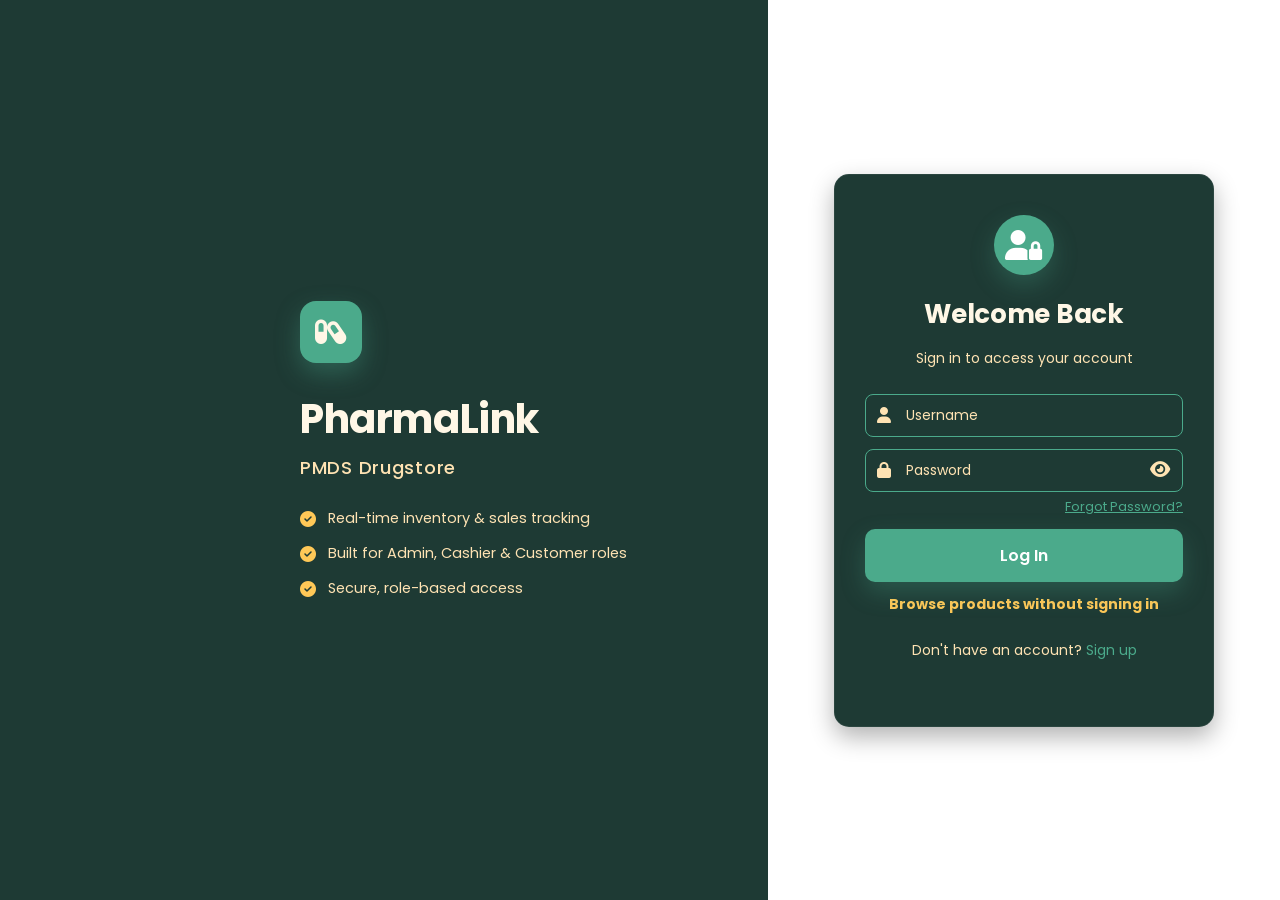
==== index.html @ aa2daeb1 "Add PMDS Drugstore under PharmaLink on the login screen." ====
﻿<!DOCTYPE html>
<html lang="en">
<head>
    <meta charset="UTF-8">
    <meta name="viewport" content="width=device-width, initial-scale=1.0" />
    <title>Pharmacy Login</title>
    <link rel="stylesheet" href="assets/theme.css?v=palette-w4" />
    <link rel="stylesheet" href="shared/css/login.css?v=brand-sub1" />
    <link rel="stylesheet" href="https://cdnjs.cloudflare.com/ajax/libs/font-awesome/6.4.0/css/all.min.css"/>
</head>
<body>
    <div class="login-page" id="loginPage">
        <div class="login-branding">
            <div class="brand-mark">
                <i class="fa-solid fa-capsules"></i>
            </div>
            <h1>PharmaLink</h1>
            <p class="brand-subtitle">PMDS Drugstore</p>
            <ul class="brand-points">
                <li><i class="fa-solid fa-circle-check"></i> Real-time inventory &amp; sales tracking</li>
                <li><i class="fa-solid fa-circle-check"></i> Built for Admin, Cashier &amp; Customer roles</li>
                <li><i class="fa-solid fa-circle-check"></i> Secure, role-based access</li>
            </ul>
        </div>

        <div class="login-container">
            <div class="login-card"> 
                
                <div class="login-icon">
                    <i class="fa-solid fa-user-lock"></i>
                </div>
                <h2>Welcome Back</h2>
                <p>Sign in to access your account</p>
                <div id="loginMessage"></div>
                
                <form id="loginForm" method="POST">
                    
                    <div class="input-group">
                        <i class="fa-solid fa-user"></i>
                        <input type="text" id="email" name="username" placeholder="Username" required>
                    </div>

                    <div class="input-group">
                        <i class="fa-solid fa-lock"></i>
                        <input type="password" id="password" name="password" placeholder="Password" required>
                        <i class="fas fa-eye toggle-password"></i> 
                    </div>

                    <p style="text-align:right; margin: -8px 0 12px;"><a href="#" id="openForgotPasswordModal" style="font-size:13px; color:#4BAA8B;">Forgot Password?</a></p>

                    <button type="submit" class="login-btn">Log In</button>
                    <p class="browse-shop-text"><a href="/customer/customer.html">Browse products without signing in</a></p>

                    <p class="signup-text">Don't have an account? <a href="#" id="openSignupModal">Sign up</a></p>
                </form>
                
            </div>
        </div>
    </div>

    <!-- Forgot Password: username, account ID, or the account email, plus the email on file. -->
    <div class="signup-modal-overlay" id="forgotPasswordModalOverlay">
        <div class="login-card signup-modal-card">
            <span class="signup-modal-close" id="closeForgotPasswordModal">&times;</span>

            <div class="login-icon">
                <i class="fa-solid fa-key"></i>
            </div>
            <h2>Forgot Password</h2>
            <p>Enter your username and the email on the account.</p>

            <div id="forgotPasswordMessage"></div>

            <form id="forgotPasswordForm">
                <div class="input-group">
                    <i class="fa-solid fa-id-badge"></i>
                    <input type="text" name="employee_id" placeholder="Username, account ID, or email" required autocomplete="username">
                </div>
                <div class="input-group">
                    <i class="fa-solid fa-envelope"></i>
                    <input type="email" name="email" placeholder="Email Address" required>
                </div>

                <button type="submit" class="login-btn">Send Reset Link</button>
            </form>
        </div>
    </div>

    <!-- Sign Up Popup Modal -->
    <div class="signup-modal-overlay" id="signupModalOverlay">
        <div class="login-card signup-modal-card">
            <span class="signup-modal-close" id="closeSignupModal">&times;</span>

            <div class="login-icon">
                <i class="fa-solid fa-user-plus"></i>
            </div>
            <h2>Register</h2>
            <p>Create a customer account</p>

            <div id="signupMessage"></div>

            <form id="signupForm">
                <div class="input-group">
                    <i class="fa-solid fa-file-signature"></i>
                    <input type="text" name="first_name" placeholder="First Name" required>
                </div>
                <div class="input-group">
                    <i class="fa-solid fa-file-signature"></i>
                    <input type="text" name="middle_name" placeholder="Middle Name (Optional)">
                </div>
                <div class="input-group">
                    <i class="fa-solid fa-file-signature"></i>
                    <input type="text" name="last_name" placeholder="Last Name" required>
                </div>
                <div class="input-group">
                    <i class="fa-solid fa-user"></i>
                    <input type="text" name="username" placeholder="Username" required>
                </div>
                <div class="input-group">
                    <i class="fa-solid fa-envelope"></i>
                    <input type="email" name="email" placeholder="Email Address" required>
                </div>
                <div class="input-group ph-signup-phone">
                    <i class="fa-solid fa-phone"></i>
                    <span class="ph-signup-cc">+63</span>
                    <input type="tel" name="phone_number" placeholder="9XXXXXXXXX" inputmode="numeric" maxlength="10" required>
                </div>
                <div class="input-group">
                    <i class="fa-solid fa-lock"></i>
                    <input type="password" name="password" placeholder="Password" required>
                </div>
                <div class="pw-hints" id="signupPwHints"></div>
                <div class="input-group">
                    <i class="fa-solid fa-lock"></i>
                    <input type="password" name="confirm_password" placeholder="Confirm Password" required>
                </div>

                <button type="submit" class="login-btn">Register</button>
            </form>
        </div>
    </div>

    <!-- Post-registration confirmation popup -->
    <div class="signup-modal-overlay" id="registerSuccessOverlay">
        <div class="login-card signup-modal-card" style="text-align:center;">
            <div class="login-icon"><i class="fa-solid fa-circle-check"></i></div>
            <h2>Registered!</h2>
            <p>Your account was created successfully. Go back to the login page now?</p>
            <div class="staff-notif-modal-actions" style="padding:8px 0 0;">
                <button type="button" class="staff-notif-modal-yes" id="registerSuccessYes"><i class="fa-solid fa-check"></i> Yes</button>
                <button type="button" class="staff-notif-modal-no" id="registerSuccessNo"><i class="fa-solid fa-xmark"></i> No</button>
            </div>
        </div>
    </div>
    
    <script src="assets/theme.js?v=push2"></script>
    <script src="assets/profile-validate.js?v=pv6"></script>
    <script src="shared/js/login.js?v=guest-shop3"></script>
    <script>
    (function () {
        const loginPage = document.getElementById('loginPage');
        const openBtn = document.getElementById('openSignupModal');
        const closeBtn = document.getElementById('closeSignupModal');
        const overlay = document.getElementById('signupModalOverlay');
        const signupForm = document.getElementById('signupForm');
        const signupMessage = document.getElementById('signupMessage');
        const successOverlay = document.getElementById('registerSuccessOverlay');
        const successYes = document.getElementById('registerSuccessYes');
        const successNo = document.getElementById('registerSuccessNo');
        if (window.phProfileValidate) {
            window.phProfileValidate.bindNameCaps(signupForm);
            window.phProfileValidate.bindPhoneDigits(signupForm.phone_number);
            window.phProfileValidate.bindHints(signupForm.password, document.getElementById('signupPwHints'));
        }

        function openModal() {
            overlay.classList.add('active');
            loginPage.classList.add('blurred');
        }
        function closeModal() {
            overlay.classList.remove('active');
            loginPage.classList.remove('blurred');
            signupMessage.innerHTML = '';
        }

        openBtn.addEventListener('click', (e) => { e.preventDefault(); openModal(); });
        closeBtn.addEventListener('click', closeModal);
        overlay.addEventListener('click', (e) => { if (e.target === overlay) closeModal(); });

        signupForm.addEventListener('submit', async function (e) {
            e.preventDefault();
            const formData = new FormData(signupForm);
            const payload = Object.fromEntries(formData.entries());
            const pv = window.phProfileValidate;
            if (pv) {
                payload.first_name = pv.titleCaseName(payload.first_name);
                payload.middle_name = pv.titleCaseName(payload.middle_name);
                payload.last_name = pv.titleCaseName(payload.last_name);
                payload.phone_number = pv.e164Phone(payload.phone_number) || payload.phone_number;
            }

            const res = await fetch('/api/auth/register', {
                method: 'POST',
                headers: { 'Content-Type': 'application/json' },
                credentials: 'same-origin',
                body: JSON.stringify(payload)
            });
            // TEMPORARY DEBUG PATCH: read the raw response text first. If it
            // isn't valid JSON (e.g. a PHP fatal error was printed instead),
            // show the raw text directly instead of silently failing â€” this
            // is only here to diagnose the current registration issue and
            // should be removed once that's fixed.
            const rawText = await res.text();
            let result;
            try {
                result = JSON.parse(rawText);
            } catch (parseErr) {
                alert("RAW SERVER RESPONSE (not valid JSON):\n\n" + rawText);
                return;
            }

            if (result.success) {
                overlay.classList.remove('active');
                successOverlay.classList.add('active');
                signupForm.reset();
            } else {
                signupMessage.innerHTML = `<div class="message error">${result.message}</div>`;
            }
        });

        // Post-registration popup: go back to login, or stay on the page
        successYes.addEventListener('click', () => {
            window.location.href = '/';
        });
        successNo.addEventListener('click', () => {
            successOverlay.classList.remove('active');
            loginPage.classList.remove('blurred');
        });

        // ---- Forgot Password (Customer self-service) ----
        const fpOpenBtn = document.getElementById('openForgotPasswordModal');
        const fpCloseBtn = document.getElementById('closeForgotPasswordModal');
        const fpOverlay = document.getElementById('forgotPasswordModalOverlay');
        const fpForm = document.getElementById('forgotPasswordForm');
        const fpMessage = document.getElementById('forgotPasswordMessage');

        function fpOpenModal() {
            fpOverlay.classList.add('active');
            loginPage.classList.add('blurred');
        }
        function fpCloseModal() {
            fpOverlay.classList.remove('active');
            loginPage.classList.remove('blurred');
            fpMessage.innerHTML = '';
            fpForm.reset();
        }

        fpOpenBtn.addEventListener('click', (e) => { e.preventDefault(); fpOpenModal(); });
        fpCloseBtn.addEventListener('click', fpCloseModal);
        fpOverlay.addEventListener('click', (e) => { if (e.target === fpOverlay) fpCloseModal(); });

        fpForm.addEventListener('submit', async function (e) {
            e.preventDefault();
            const submitBtn = fpForm.querySelector('button[type="submit"]');
            submitBtn.disabled = true;
            submitBtn.textContent = 'Sending...';

            const formData = new FormData(fpForm);
            const payload = Object.fromEntries(formData.entries());

            try {
                const res = await fetch('/api/auth/forgot-password', {
                    method: 'POST',
                    headers: { 'Content-Type': 'application/json' },
                    credentials: 'same-origin',
                    body: JSON.stringify(payload)
                });
                const result = await res.json();
                fpMessage.innerHTML = result.success
                    ? `<div class="message success">${result.message}</div>`
                    : `<div class="message error">${result.message}</div>`;
                if (result.success) fpForm.reset();
            } catch (err) {
                fpMessage.innerHTML = `<div class="message error">Something went wrong. Please try again.</div>`;
            } finally {
                submitBtn.disabled = false;
                submitBtn.textContent = 'Send Reset Link';
            }
        });
    })();
    </script>
</body>
</html>
---- assets/theme.css ----
/* ==========================================================================
   PHARMALINK - UNIFIED DESIGN SYSTEM
   Shared by: Admin Portal · Cashier / POS Portal · Customer Portal · Auth
   This file is the single source of truth for color, type, spacing, motion
   and every recurring UI component (sidebar, header, cards, tables, forms,
   buttons, badges, modals, toasts). Portal-specific stylesheets @import this
   file and only add layout unique to that screen.
   ========================================================================== */

@import url('https://fonts.googleapis.com/css2?family=Poppins:wght@300;400;500;600;700;800&family=Inter:wght@400;500;600;700&display=swap');

:root{
  /* White canvas. Cream / gold for wells & accents. Teal / forest for actions & type. */
  --ph-cream:       #FFF7E6;
  --ph-cream-2:     #FFE3B3;
  --ph-gold:        #FFC857;
  --ph-teal:        #4BAA8B;
  --ph-forest:      #1E3A34;

  --ph-primary-50:  #FFF7E6;
  --ph-primary-100: #FFE3B3;
  --ph-primary-200: #FFC857;
  --ph-primary-400: #4BAA8B;
  --ph-primary-500: #4BAA8B;
  --ph-primary-600: #1E3A34;
  --ph-primary-700: #1E3A34;
  --ph-primary:      #4BAA8B;
  --ph-accent:       #FFC857;
  --ph-accent-2:     #FFE3B3;

  --ph-navy-900: #1E3A34;
  --ph-navy-800: #1E3A34;
  --ph-navy-700: #24544C;
  --ph-blue-900: #1E3A34;
  --ph-blue-800: #1E3A34;
  --ph-blue-600: #4BAA8B;
  --ph-blue-50:  #FFF7E6;

  --ph-success:      #4BAA8B;
  --ph-success-bg:   #FFF7E6;
  --ph-success-dk:   #1E3A34;
  --ph-warning:      #FFC857;
  --ph-warning-bg:   #FFF7E6;
  --ph-warning-dk:   #1E3A34;
  --ph-danger:       #b91c1c;
  --ph-danger-bg:    #FFF7E6;
  --ph-danger-dk:    #7f1d1d;
  --ph-info:         #4BAA8B;
  --ph-info-bg:      #FFF7E6;
  --ph-info-dk:      #1E3A34;

  /* Surfaces: page + cards stay white. Cream is a well, gold is an accent edge. */
  --ph-bg:          #ffffff;
  --ph-surface:     #ffffff;
  --ph-surface-2:   #FFF7E6;
  --ph-border:      #FFE3B3;
  --ph-border-soft: #FFE3B3;
  --ph-text:        #1E3A34;
  --ph-text-soft:   #24544C;
  --ph-text-faint:  #4BAA8B;

  /* ---------- Elevation ---------- */
  --ph-shadow-xs: 0 1px 2px rgba(30, 58, 52, 0.06);
  --ph-shadow-sm: 0 2px 8px rgba(30, 58, 52, 0.08);
  --ph-shadow-md: 0 8px 24px rgba(30, 58, 52, 0.10);
  --ph-shadow-lg: 0 16px 40px rgba(30, 58, 52, 0.14);
  --ph-shadow-primary: 0 10px 25px rgba(75, 170, 139, 0.28);

  /* ---------- Shape / rhythm ---------- */
  --ph-radius-sm: 8px;
  --ph-radius-md: 12px;
  --ph-radius-lg: 18px;
  --ph-radius-pill: 999px;
  --ph-gap: 20px;

  /* ---------- Motion ---------- */
  --ph-ease: cubic-bezier(.4,0,.2,1);
  --ph-fast: .18s;
  --ph-med: .3s;

  /* ---------- Type ---------- */
  --ph-font: 'Poppins', 'Inter', -apple-system, BlinkMacSystemFont, sans-serif;

  --ph-gradient-brand: #4BAA8B;
  --ph-gradient-sidebar: #1E3A34;
}

/* ==========================================================================
   RESET & BASE
   ========================================================================== */
*{ box-sizing:border-box; }
html{ scroll-behavior:smooth; background:#ffffff; }
body{
  font-family: var(--ph-font);
  background: #ffffff;
  color: var(--ph-text);
  -webkit-font-smoothing: antialiased;
}
h1,h2,h3,h4,h5,h6{ font-family:var(--ph-font); color:var(--ph-blue-900); font-weight:600; letter-spacing:-.01em; }
p{ color:var(--ph-text-soft); }
a{ color:var(--ph-primary-600); }

/* Slim, elegant scrollbars everywhere */
*{ scrollbar-width: thin; scrollbar-color: var(--ph-primary-200) transparent; }
*::-webkit-scrollbar{ width:8px; height:8px; }
*::-webkit-scrollbar-track{ background:transparent; }
*::-webkit-scrollbar-thumb{ background:var(--ph-primary-200); border-radius:99px; }
*::-webkit-scrollbar-thumb:hover{ background:var(--ph-primary-400); }

/* ==========================================================================
   SIDEBAR - identical skeleton across admin / cashier / customer
   ========================================================================== */
.sidebar{
  width:250px;
  background:var(--ph-navy-900);
  color:#fff;
  display:flex;
  flex-direction:column;
  padding-top:22px;
  position:fixed;
  top:0; left:0; bottom:0;
  z-index:1000;
  box-shadow: 4px 0 24px rgba(0,0,0,0.18);
  border-right: 1px solid rgba(255,255,255,0.04);
}
.sidebar h2,
.sidebar-header h2{
  text-align:center;
  color:#fff;
  margin-bottom:8px;
  font-size:26px;
  font-weight:800;
  letter-spacing:.5px;
}
.sidebar-header{ text-align:center; margin-bottom:22px; }
.sidebar .role,
.role-badge{
  display:block;
  background:var(--ph-gold);
  color:var(--ph-forest);
  border-radius:var(--ph-radius-pill);
  padding:4px 14px;
  text-align:center;
  font-size:12px;
  font-weight:700;
  letter-spacing:.4px;
  text-transform:uppercase;
  width:fit-content;
  margin:0 auto 26px auto;
  box-shadow:0 4px 10px rgba(255,200,87,.35);
}
.sidebar-nav{ display:flex; flex-direction:column; gap:2px; padding:0 12px; }
.nav-item{
  display:flex;
  align-items:center;
  gap:12px;
  padding:13px 16px;
  margin:0 0;
  cursor:pointer;
  border-radius:10px;
  transition:background var(--ph-fast) var(--ph-ease), color var(--ph-fast) var(--ph-ease), transform var(--ph-fast) var(--ph-ease);
  color:#FFE3B3;
  text-decoration:none;
  font-size:14.5px;
  font-weight:500;
  position:relative;
}
.sidebar:not(.no-outer-pad) .nav-item{ margin-left:0; margin-right:0; }
.nav-item i{ width:20px; text-align:center; font-size:17px; flex-shrink:0; }
.nav-item:hover{
  background:rgba(255,247,230,0.12);
  color:#fff;
  transform:translateX(2px);
}
.nav-item.active{
  background:var(--ph-primary-500);
  color:#fff;
  box-shadow:0 6px 16px rgba(75,170,139,.35);
}
.sidebar .logout-btn,
.sidebar a[href="logout.php"]{
  position:absolute;
  bottom:16px;
  left:12px;
  right:12px;
  width:auto;
  border-top:none !important;
  background:rgba(255,255,255,0.05);
}
.sidebar a[href="logout.php"]:hover{ background:var(--ph-danger); color:#fff; }

.nav-toggle{
  display:none;
  width:40px; height:40px; min-width:40px; flex:0 0 40px;
  margin:0; padding:0 !important;
  border-radius:10px;
  background:#1E3A34 !important; color:#fff !important;
  box-shadow:none !important;
  justify-content:center;
}
.nav-toggle:hover{ transform:none; background:#24544C !important; box-shadow:none !important; }
.nav-backdrop{
  display:none;
  position:fixed; inset:0;
  background:rgba(30,58,52,.45);
  z-index:990;
}
@media (max-width:900px){
  .nav-toggle{ display:inline-flex; }
  body.nav-open .nav-backdrop{ display:block; }
  .header{ z-index:1100; gap:10px; }
  .header h3{ min-width:0; overflow:hidden; text-overflow:ellipsis; white-space:nowrap; }
  .sidebar{
    top:72px; bottom:0; width:min(280px, 88vw); height:auto;
    transform:translateX(-105%);
    transition:transform .22s ease;
    z-index:1000;
  }
  body.nav-open .sidebar{ transform:translateX(0); }
  .sidebar-nav{ flex:1; min-height:0; overflow-y:auto; padding-bottom:72px; }
  .main{ margin-left:0 !important; }
}
@media (max-width:720px){
  .header{ height:56px; min-height:56px; padding:0 12px; }
  .sidebar{ top:56px; }
}

/* ==========================================================================
   TOP HEADER BAR
   ========================================================================== */
.main{
  margin-left:250px;
  background:#ffffff;
  display:flex;
  flex-direction:column;
  min-height:100vh;
}
.header{
  background:#ffffff;
  padding:0 32px;
  min-height:72px;
  height:72px;
  box-sizing:border-box;
  display:flex;
  justify-content:space-between;
  align-items:center;
  border-bottom:1px solid var(--ph-border-soft);
  position:sticky;
  top:0;
  z-index:50;
  backdrop-filter:saturate(180%) blur(6px);
  box-shadow:var(--ph-shadow-xs);
}
.header h3{ margin:0; color:var(--ph-blue-900); font-size:19px; font-weight:700; }
.header-right{ display:flex; align-items:center; gap:22px; }
/* ==== Header profile trigger (avatar + name) ====
   Shared by Admin / Cashier / Customer headers so the profile entry point
   looks and sits in the exact same place (far right of header-right,
   after the notification bell) on every portal. Clicking it jumps to that
   page's own Profile section. */
.header-profile{
  display:flex; align-items:center; gap:10px;
  padding:6px 16px 6px 6px;
  border-radius:999px;
  cursor:pointer;
  background:var(--ph-surface-2);
  border:1px solid var(--ph-border-soft);
  transition:background var(--ph-fast), border-color var(--ph-fast), box-shadow var(--ph-fast);
}
.header-profile:hover{
  background:var(--ph-cream);
  border-color:var(--ph-gold);
  box-shadow:0 2px 8px rgba(30,58,52,0.12);
}
.header-profile img{
  width:36px; height:36px;
  border-radius:50%;
  object-fit:cover;
  border:2px solid var(--ph-blue-600, #4BAA8B);
  flex-shrink:0;
}
.header-profile span{
  font-size:14px;
  font-weight:700;
  color:var(--ph-blue-900, #1E3A34);
  white-space:nowrap;
}
.notification{
  position:relative;
  font-size:19px;
  color:var(--ph-text-soft);
  cursor:pointer;
  transition:color var(--ph-fast);
  width:38px; height:38px;
  display:flex; align-items:center; justify-content:center;
  border-radius:50%;
  background:var(--ph-surface-2);
}
.notification:hover{ color:var(--ph-primary-600); background:var(--ph-primary-50); }
.notification::after{ display:none; }
#notification-dropdown{
  border:1px solid var(--ph-border) !important;
  border-radius:var(--ph-radius-md) !important;
  box-shadow:var(--ph-shadow-lg) !important;
  overflow:hidden;
}

/* Shared notification bell + dropdown, used by Admin, Cashier, and Customer */

.staff-notif-dropdown,
#notification-dropdown{
  position:absolute;
  top:44px;
  right:0;
  width:320px;
  max-height:340px;
  overflow-y:auto;
  background:var(--ph-surface);
  border:1px solid var(--ph-border);
  border-radius:var(--ph-radius-md);
  box-shadow:var(--ph-shadow-lg);
  display:none;
  z-index:999;
  text-align:left;
}
.staff-notif-dropdown.open,
#notification-dropdown.open{ display:block; }

/* On a phone the bell sits beside the menu, so a 320px panel anchored to
   the bell runs off the left edge. Pin it to the screen instead. */
@media (max-width: 900px) {
  .staff-notif-dropdown,
  #notification-dropdown {
    position: fixed;
    top: 80px;
    left: 12px;
    right: 12px;
    width: auto;
    max-width: calc(100vw - 24px);
    z-index: 1200;
  }
}
@media (max-width: 720px) {
  .staff-notif-dropdown,
  #notification-dropdown {
    top: 64px;
  }
}

.staff-notif-item{
  display:flex;
  gap:10px;
  align-items:flex-start;
  padding:12px 14px;
  border-bottom:1px solid var(--ph-border-soft);
  font-size:13px;
  color:var(--ph-text);
  line-height:1.4;
}
.staff-notif-item.is-new{
  background:#FFF7E6;
  border-left:3px solid var(--ph-gold, #FFC857);
  animation:staffNotifPulse 1.1s ease 3;
}
.staff-notif-new{
  display:inline-block;
  margin-left:6px;
  padding:1px 6px;
  border-radius:999px;
  background:var(--ph-gold, #FFC857);
  color:#1E3A34;
  font-size:10px;
  font-weight:800;
  letter-spacing:.04em;
  vertical-align:middle;
}
@keyframes staffNotifPulse{
  0%, 100%{ background:#FFF7E6; }
  50%{ background:#FFE3B3; }
}
.staff-notif-item:last-child{ border-bottom:none; }
.staff-notif-item[role="button"]{ cursor:pointer; }
.staff-notif-item[role="button"]:hover{ background:var(--ph-surface-2); }
.staff-notif-item.is-new[role="button"]:hover{ background:#FFE9B8; }
.staff-notif-item[role="button"]:focus{
  outline:2px solid var(--ph-primary-200);
  outline-offset:-2px;
}

.staff-notif-modal-overlay{
  display:none;
}
.staff-notif-modal-overlay.open{ display:flex; }
#systemDialogOverlay{ z-index:10070; }
.staff-notif-modal{
  width:min(260px,92vw);
  background:var(--ph-surface);
  border-radius:var(--ph-radius-md);
  box-shadow:var(--ph-shadow-lg);
  overflow:hidden;
}
.staff-notif-modal-head{
  display:flex;
  align-items:center;
  justify-content:space-between;
  gap:12px;
  padding:16px 18px 12px;
  border-bottom:1px solid var(--ph-border-soft);
}
.staff-notif-modal-head h3{
  margin:0;
  font-size:1rem;
  color:var(--ph-blue-900);
  display:flex;
  align-items:center;
  gap:8px;
}
.staff-notif-modal-head h3 i{ color:var(--ph-warning); }
.staff-notif-modal-head .staff-notif-modal-close{
  border:0;
  background:transparent !important;
  background-image:none !important;
  box-shadow:none !important;
  filter:none !important;
  transform:none !important;
  font-size:22px;
  line-height:1;
  color:var(--ph-text-faint) !important;
  cursor:pointer;
  padding:4px 8px !important;
  min-width:0;
  width:auto;
  display:inline-flex;
  align-items:center;
  justify-content:center;
}
.staff-notif-modal-body{ padding:16px 18px 8px; text-align:center; }
.staff-notif-modal--system{
  width:min(340px,92vw);
}
.staff-notif-modal--alert [data-sys-no]{
  display:none !important;
}
.staff-notif-modal-body p{
  margin:0;
  font-size:14px;
  line-height:1.5;
  color:var(--ph-text);
  white-space:pre-wrap;
}
.staff-notif-prompt-input{
  display:none;
  width:100%;
  margin-top:12px;
  box-sizing:border-box;
  padding:10px 12px;
  border:1px solid var(--ph-border-soft);
  border-radius:8px;
  font-size:14px;
  color:var(--ph-text);
  background:var(--ph-surface);
}
.staff-notif-modal-body small{
  display:block;
  margin-top:10px;
  color:#9ca3af;
}
.staff-notif-modal-actions{
  padding:12px 16px 16px;
  display:flex;
  flex-direction:row;
  justify-content:center;
  gap:10px;
}
.staff-notif-modal-actions button{
  flex:1;
  margin:0;
  min-height:42px;
  display:flex !important;
  justify-content:center !important;
  align-items:center !important;
  text-align:center !important;
  font-size:15px;
  font-weight:700;
  letter-spacing:.02em;
  background-image:none !important;
}
.staff-notif-modal-actions button i{
  color:inherit;
  margin:0;
  font-size:14px;
}
.staff-notif-modal-actions .staff-notif-modal-yes{
  background:var(--ph-primary-500) !important;
  color:#fff;
}
.staff-notif-modal-actions .staff-notif-modal-yes:hover{
  background:var(--ph-primary-600) !important;
}
.staff-notif-modal-actions .staff-notif-modal-no{
  background:var(--ph-danger) !important;
  background-image:none !important;
  box-shadow:none;
  color:#fff;
}
.staff-notif-modal-actions .staff-notif-modal-no:hover{
  background:var(--ph-danger-dk) !important;
}
.staff-notif-item i{ margin-top:2px; color:var(--ph-warning); }
.staff-notif-item.low_stock i{ color:var(--ph-danger); }
.staff-notif-item.expiring i{ color:var(--ph-warning); }
.staff-notif-empty{
  padding:18px 14px;
  text-align:center;
  color:var(--ph-text-faint);
  font-size:13px;
}

.notification-badge{
  position:absolute;
  top:-2px; right:-2px;
  background:var(--ph-danger);
  color:#fff;
  font-size:10px;
  font-weight:700;
  min-width:16px;
  height:16px;
  border-radius:8px;
  display:flex;
  align-items:center;
  justify-content:center;
  padding:0 4px;
  border:2px solid var(--ph-surface);
}
.notification.has-new .notification-badge{
  animation:staffBadgePulse 1s ease infinite;
}
@keyframes staffBadgePulse{
  0%, 100%{ transform:scale(1); }
  50%{ transform:scale(1.18); }
}

.content{ flex:1; padding:20px 34px 30px; overflow-y:auto; background:#ffffff; }
.content > section,
.content > .page,
.page{ background:#ffffff; }
section{ animation:phFadeIn .45s var(--ph-ease); }
@keyframes phFadeIn{ from{opacity:0;} to{opacity:1;} }

/* ==========================================================================
   PAGE TITLES - same gap as Admin Dashboard on every tab / role
   ========================================================================== */
.dashboard-header,
.products-header,
.prescription-header,
.orders-header,
.customer-profile-header,
.dash-header{
  margin:0 0 14px;
  padding:0;
}
.dashboard-header h2,
.products-header h2,
.prescription-header h2,
.orders-header h2,
.customer-profile-header h2,
.dash-header h2{
  margin:0;
  font-size:1.7rem;
  font-weight:700;
  line-height:1.25;
  color:var(--ph-blue-900);
}
.dashboard-header .subtitle,
.products-header .subtitle,
.prescription-header .subtitle,
.orders-header .subtitle,
.dash-header .subtitle,
.customer-profile-header p{
  margin:6px 0 0;
  color:var(--ph-text-faint);
  font-size:.95rem;
  line-height:1.45;
}

/* ==========================================================================
   CARDS - dashboard-cards / stats-cards / generic .card
   ========================================================================== */
.dashboard-cards, .stats-cards{
  display:grid;
  grid-template-columns:repeat(auto-fit, minmax(220px, 1fr));
  gap:var(--ph-gap);
  margin-bottom:30px;
}
.card, .stat-card{
  background:var(--ph-surface);
  padding:22px;
  border-radius:var(--ph-radius-lg);
  box-shadow:var(--ph-shadow-sm);
  border:1px solid var(--ph-border-soft);
  transition:transform var(--ph-med) var(--ph-ease), box-shadow var(--ph-med) var(--ph-ease);
}
.card{ text-align:center; }
.stat-card{ display:flex; align-items:center; gap:16px; cursor:pointer; }
.card:hover, .stat-card:hover{
  transform:translateY(-6px);
  box-shadow:var(--ph-shadow-lg);
  border-color:var(--ph-primary-200);
}
.card i{
  font-size:24px; margin-bottom:10px; color:#fff;
  width:52px; height:52px; border-radius:14px;
  display:inline-flex; align-items:center; justify-content:center;
  background:var(--ph-primary-500);
  box-shadow:var(--ph-shadow-primary);
}
.stat-icon{
  width:54px; height:54px; border-radius:14px;
  display:flex; align-items:center; justify-content:center;
  background:var(--ph-primary-500);
  flex-shrink:0;
}
.stat-icon i{ font-size:24px; color:#fff; }
.card h3{ margin-bottom:4px; color:var(--ph-text); font-size:15px; }
.card p.value{ font-size:1.6rem; font-weight:700; color:var(--ph-blue-900); margin-top:6px; }
.stat-content h3{ font-size:22px; margin-bottom:2px; color:var(--ph-blue-900); }
.stat-content p{ font-size:13.5px; color:var(--ph-text-faint); }

.dashboard-grid{ display:grid; grid-template-columns:1fr 1fr; gap:22px; }
.chart-card, .table-card, .activity-card, .tips-card, .quick-actions,
.pres-history, .orders-table, .cart-panel, #cart-panel{
  background:var(--ph-surface);
  padding:22px;
  border-radius:var(--ph-radius-lg);
  box-shadow:var(--ph-shadow-sm);
  border:1px solid var(--ph-border-soft);
}
.chart-card canvas{ width:100% !important; height:320px !important; max-height:340px; }

/* Quick actions */
.quick-actions h3{ text-align:center; margin-bottom:14px; }
.quick-actions .btn-container{ display:grid; grid-template-columns:repeat(auto-fit, minmax(120px,1fr)); gap:10px; }

.tips-card .tip{ display:flex; align-items:center; margin-bottom:12px; }
.tips-card i{ font-size:19px; color:var(--ph-success); margin-right:10px; }

/* ==========================================================================
   BUTTONS - one visual language for every button variant in the codebase
   ========================================================================== */
button, .add-btn, .btn-primary, .btn-process, .btn-complete, .btn-review,
.update-btn, .upload-btn, .quick-action-btn, .search-section button,
.pos-mode-btn, button.login-btn, #checkout-btn, #clear-cart-btn{
  font-family:var(--ph-font);
  border:none;
  cursor:pointer;
  transition:transform var(--ph-fast) var(--ph-ease), box-shadow var(--ph-fast) var(--ph-ease), background var(--ph-fast) var(--ph-ease), opacity var(--ph-fast) var(--ph-ease);
}
button, .add-btn, .btn-primary, .btn-process, .btn-complete, .btn-review,
.update-btn, .upload-btn, .quick-action-btn, .search-section button{
  background:var(--ph-primary-500);
  background-image:none;
  color:#fff;
  padding:10px 18px;
  border-radius:var(--ph-radius-sm);
  font-weight:600;
  font-size:14px;
  display:inline-flex;
  align-items:center;
  gap:8px;
  box-shadow:0 4px 10px rgba(75,170,139,.18);
}
button:hover, .add-btn:hover, .btn-primary:hover, .btn-process:hover,
.btn-complete:hover, .btn-review:hover, .update-btn:hover, .upload-btn:hover,
.quick-action-btn:hover, .search-section button:hover{
  transform:translateY(-2px);
  box-shadow:var(--ph-shadow-primary);
  filter:none;
}
.add-btn:hover, .btn-primary:hover, .search-section button:hover{
  background:var(--ph-primary-600);
}
button:active, .add-btn:active, .btn-primary:active{ transform:translateY(0); }
button:disabled, .add-btn:disabled, input:disabled, .p-input:disabled{
  opacity:.55; cursor:not-allowed; filter:none; transform:none; box-shadow:none;
}

/* Semantic accents kept for buttons whose color carries meaning */
.add-btn.secondary{ background:var(--ph-gold); color:var(--ph-forest); box-shadow:0 4px 10px rgba(255,200,87,.28); }
.btn-complete, #checkout-btn, .upload-btn, .update-btn{ background:var(--ph-success); box-shadow:0 4px 10px rgba(75,170,139,.25); }
.btn-process{ background:var(--ph-forest); box-shadow:0 4px 10px rgba(30,58,52,.22); }
.quick-action-btn{ background:var(--ph-teal); }
#clear-cart-btn{ background:transparent; border:1px solid var(--ph-danger) !important; color:var(--ph-danger); box-shadow:none; padding:6px 8px; }
#clear-cart-btn:hover{ background:var(--ph-danger); color:#fff; transform:none; }
#checkout-btn:disabled{ background:#FFE3B3; color:#1E3A34; opacity:1; }

/* Small icon-style action buttons in tables */
.action-btn{ padding:7px 10px; border-radius:8px; font-weight:600; box-shadow:none; }
.btn-edit{ background:var(--ph-warning); }
.btn-delete{ background:var(--ph-danger); }
.action-btn-group{ display:flex; gap:6px; }
.action-btn-group button{ margin-right:0 !important; }

.pos-mode-btn{
  background:var(--ph-surface-2);
  color:var(--ph-text-soft);
  padding:10px 16px;
  border-radius:var(--ph-radius-sm);
  box-shadow:none;
  border:1px solid var(--ph-border);
}
.pos-mode-btn.active-mode{ background:var(--ph-primary-500) !important; color:#fff !important; box-shadow:var(--ph-shadow-primary); border-color:transparent; }
.pos-mode-btn:not(.active-mode):hover{ background:var(--ph-primary-50); transform:none; }

.qty-control-btn, .cart-remove-btn{ box-shadow:none; }
.qty-minus{ background:var(--ph-danger) !important; }
.qty-plus{ background:var(--ph-primary-500) !important; }

/* Ripple container (JS adds .ph-ripple span on click - see theme.js) */
.ph-ripple-host{ position:relative; overflow:hidden; }
.ph-ripple{
  position:absolute; border-radius:50%; pointer-events:none;
  background:rgba(255,255,255,.55);
  transform:scale(0); animation:phRipple .55s var(--ph-ease);
}
@keyframes phRipple{ to{ transform:scale(2.6); opacity:0; } }

/* ==========================================================================
   FORMS & INPUTS
   ========================================================================== */
input, textarea, select, .p-input{
  width:100%;
  padding:10px 12px;
  border-radius:var(--ph-radius-sm);
  border:1.5px solid var(--ph-border);
  font-size:14px;
  font-family:var(--ph-font);
  color:var(--ph-text);
  background:var(--ph-surface);
  transition:border-color var(--ph-fast), box-shadow var(--ph-fast);
}
input[type="checkbox"],
input[type="radio"]{
  width:auto;
  height:auto;
  padding:0;
  margin:0;
  border:none;
  box-shadow:none;
  background:transparent;
}
input:focus, textarea:focus, select:focus{
  outline:none;
  border-color:var(--ph-primary-500);
  box-shadow:0 0 0 4px var(--ph-primary-50);
}
.filter select, .modal select, .modal input{ padding:9px 10px; }
.filter label, .modal label, .form-group label{ font-weight:600; color:var(--ph-text); font-size:13.5px; }

.controls{ display:flex; justify-content:space-between; align-items:center; gap:12px; margin-bottom:22px; flex-wrap:wrap; }
.controls .left{ display:flex; gap:10px; align-items:center; }
.filter{ display:flex; align-items:center; gap:8px; }
.filter-row{ display:flex; align-items:center; gap:15px; margin-bottom:16px; flex-wrap:wrap; }
.search-section{ margin-bottom:16px; display:flex; gap:10px; }
.search-section input{ flex:1; }

/* ==========================================================================
   TABLES - one consistent look for every table in the system
   ========================================================================== */
.table-wrap{ overflow-x:auto; border-radius:var(--ph-radius-lg); margin-bottom:30px; }
table{
  width:100%;
  border-collapse:separate;
  border-spacing:0;
  background:var(--ph-surface);
  border-radius:var(--ph-radius-lg);
  overflow:hidden;
  box-shadow:var(--ph-shadow-sm);
  border:1px solid var(--ph-border-soft);
}
th, td{ padding:13px 16px; text-align:left; border-bottom:1px solid var(--ph-border-soft); font-size:14px; }
th{ background:var(--ph-surface-2); color:var(--ph-blue-900); font-weight:700; text-transform:uppercase; font-size:11.5px; letter-spacing:.05em; }
tr:last-child td{ border-bottom:none; }
tbody tr{ transition:background var(--ph-fast); }
tbody tr:hover{ background:var(--ph-primary-50); }

/* Cart table keeps its "floating row" style but on-brand */
.cart-table{ border-spacing:0 8px; box-shadow:none; border:none; background:transparent; }
.cart-table th{ background:transparent; border-bottom:1px solid var(--ph-border-soft); }
.cart-table tbody tr{ background:var(--ph-surface-2); box-shadow:var(--ph-shadow-xs); border-radius:var(--ph-radius-sm); }

/* Row highlight states kept, retuned to the palette */
.low-stock{ background-color:var(--ph-warning-bg) !important; }
.expiring{ background-color:#ffe6cc !important; }
.expired{ background-color:var(--ph-danger-bg) !important; color:var(--ph-danger-dk); }

/* ==========================================================================
   STATUS / BADGES - every state label in the app maps to one badge system
   ========================================================================== */
.status, .badge, .role-badge, .status-active,
.approved, .pending, .completed, .cancelled, .unknown,
.in-transit, .processing, .ready-for-pickup, .in-progress{
  display:inline-flex;
  align-items:center;
  gap:6px;
  padding:4px 12px;
  border-radius:var(--ph-radius-pill);
  font-size:.76rem;
  font-weight:700;
  letter-spacing:.02em;
  text-transform:capitalize;
}
.status.completed, .completed, .status.ready-for-pickup, .ready-for-pickup,
.approved, .status-active, .status.active{ background:var(--ph-success-bg); color:var(--ph-success-dk); }
.status.pending, .pending{ background:var(--ph-warning-bg); color:var(--ph-warning-dk); }
.status.in-progress, .in-progress, .processing, .status.processing{ background:var(--ph-info-bg); color:var(--ph-info-dk); }
.in-transit{ background:var(--ph-warning-bg); color:var(--ph-warning-dk); }
.cancelled, .unknown, .status.inactive{ background:var(--ph-danger-bg); color:var(--ph-danger-dk); }

/* ==========================================================================
   MODALS - one overlay shell for every portal (center + dim + padding)
   ========================================================================== */
.modal,
.um-modal-overlay,
.modal-overlay,
.signup-modal-overlay,
.staff-notif-modal-overlay,
.rx-modal,
.mo-modal,
.sr-modal,
.cs-seg-modal {
  position: fixed !important;
  inset: 0 !important;
  background: rgba(20, 23, 38, 0.55) !important;
  backdrop-filter: blur(3px);
  justify-content: center !important;
  align-items: center !important;
  padding: 16px !important;
  box-sizing: border-box !important;
}
.modal{ display:none; z-index:2000; }
.modal.show, .modal[style*="flex"], .modal[style*="block"]{ display:flex !important; }
.um-modal-overlay, .modal-overlay{ z-index:2600; }
.signup-modal-overlay{ z-index:2000; }
.staff-notif-modal-overlay{ z-index:10050; }
#systemDialogOverlay{ z-index:10070; }
.sr-modal{ z-index:10000; }
.rx-modal, .mo-modal, .cs-seg-modal{ z-index:2000; }
.modal-content{
  background:var(--ph-surface);
  padding:28px;
  border-radius:var(--ph-radius-lg);
  width:520px;
  max-width:92%;
  margin:auto;
  box-shadow:var(--ph-shadow-lg);
  border:1px solid var(--ph-border-soft);
  animation:phPopIn .28s var(--ph-ease);
  max-height:90vh;
  overflow-y:auto;
}
@keyframes phPopIn{ from{ opacity:0; transform:translateY(16px) scale(.97);} to{ opacity:1; transform:translateY(0) scale(1);} }
.modal-header{ display:flex; justify-content:space-between; align-items:center; margin-bottom:18px; padding-bottom:14px; border-bottom:1px solid var(--ph-border-soft); }
.modal-header h2{ font-size:1.25rem; color:var(--ph-blue-900); margin:0; }
.close{ cursor:pointer; font-size:22px; color:var(--ph-text-faint); line-height:1; transition:color var(--ph-fast); }
.close:hover{ color:var(--ph-danger); }
.modal form{ display:flex; flex-direction:column; gap:12px; }
.form-group{ margin-bottom:2px; }

/* ==========================================================================
   TOASTS / MESSAGES
   ========================================================================== */
.message, .toast{
  position:fixed;
  bottom:24px; right:24px;
  padding:14px 22px;
  border-radius:var(--ph-radius-md);
  color:#fff;
  font-weight:600;
  font-size:14px;
  box-shadow:var(--ph-shadow-lg);
  z-index:3000;
  animation:phToastIn .35s var(--ph-ease);
}
@keyframes phToastIn{ from{ opacity:0; transform:translateY(16px);} to{ opacity:1; transform:translateY(0);} }
.message.success, .toast.success{ background:var(--ph-success); }
.message.error, .toast.error{ background:var(--ph-danger); }

/* ==========================================================================
   MISC SHARED PATTERNS (suppliers, empty states, uploads)
   ========================================================================== */
.supplier-card{
  background:var(--ph-surface);
  border:1px solid var(--ph-border-soft);
  border-radius:var(--ph-radius-lg);
  padding:20px;
  box-shadow:var(--ph-shadow-sm);
  transition:transform var(--ph-med), box-shadow var(--ph-med);
}
.supplier-card:hover{ transform:translateY(-4px); box-shadow:var(--ph-shadow-md); }
.supplier-header{ display:flex; justify-content:space-between; align-items:center; margin-bottom:10px; border-bottom:2px solid var(--ph-border-soft); padding-bottom:8px; }
.supplier-card h3{ color:var(--ph-blue-900); font-size:1.15rem; }
.supplier-card li{ background:var(--ph-surface-2); border-radius:6px; padding:5px 9px; margin-bottom:4px; font-size:.88rem; color:var(--ph-text-soft); }

.empty-message{
  grid-column:1/-1;
  text-align:center;
  padding:36px;
  color:var(--ph-text-faint);
  font-style:italic;
  background:var(--ph-surface-2);
  border-radius:var(--ph-radius-lg);
  border:1.5px dashed var(--ph-border);
}

.upload-box{
  background:var(--ph-surface);
  padding:34px;
  border-radius:var(--ph-radius-lg);
  border:2px dashed var(--ph-primary-400);
  text-align:center;
  transition:var(--ph-med);
}
.upload-box:hover{ background:var(--ph-primary-50); border-color:var(--ph-primary-600); }

.product{
  background:var(--ph-surface);
  border-radius:var(--ph-radius-md);
  box-shadow:var(--ph-shadow-sm);
  border:1px solid var(--ph-border-soft);
  padding:16px;
  transition:transform var(--ph-med), box-shadow var(--ph-med);
}
.product:hover{ transform:translateY(-4px); box-shadow:var(--ph-shadow-md); }

.profile-card{
  background:var(--ph-surface);
  border-radius:var(--ph-radius-lg);
  box-shadow:var(--ph-shadow-md);
  border:1px solid var(--ph-border-soft);
}

/* ==========================================================================
   AUTH SCREENS (login / register) - shared premium look
   ========================================================================== */
.login-container{ width:100%; max-width:400px; padding:20px; }
.login-card{
  background:var(--ph-navy-900);
  border-radius:var(--ph-radius-lg);
  padding:42px 32px;
  color:#f1f5f9;
  box-shadow:var(--ph-shadow-lg);
  text-align:center;
  border:1px solid rgba(255,255,255,.06);
}
.login-icon{
  width:64px; height:64px;
  background:var(--ph-primary-500);
  box-shadow:var(--ph-shadow-primary);
}
button.login-btn{ background:var(--ph-primary-500); box-shadow:var(--ph-shadow-primary); }
button.login-btn:hover{ filter:brightness(1.08); }

/* ==========================================================================
   PROFILE (Admin / Cashier / Customer - same layout)
   ========================================================================== */
#profile, #profile-page{ scroll-margin-top:88px; }
.customer-profile-page{ width:100%; margin:0; padding:0 0 28px; }
.customer-profile-header{ margin:0 0 14px; padding:0; }
.customer-profile-layout{
  display:grid;
  grid-template-columns: minmax(0, 1.45fr) minmax(260px, .8fr);
  gap:18px;
  align-items:start;
  width:100%;
}
.profile-main-col{ display:contents; }
.profile-hero{
  display:flex; align-items:center; gap:16px; min-width:0; text-align:left;
}
.profile-hero .profile-avatar-wrap{ margin:0; flex-shrink:0; }
.profile-hero-copy{ min-width:0; overflow:hidden; }
.profile-hero-copy h3{ text-align:left; overflow-wrap:break-word; }
.profile-hero .profile-username{ margin-top:4px; }
.profile-hero .profile-pill-row{ justify-content:flex-start; }
.ph-phone-row{
  display:flex; align-items:stretch; width:100%; border:1px solid var(--ph-border); border-radius:8px; overflow:hidden; background:#fff;
}
.ph-phone-prefix{
  display:flex; align-items:center; padding:0 12px; background:#FFE3B3; color:#1E3A34;
  font-weight:800; font-size:0.92rem; border-right:1px solid var(--ph-border); white-space:nowrap;
}
.ph-phone-row input{
  border:none !important; border-radius:0 !important; box-shadow:none !important;
}
.ph-phone-hint{ margin-top:4px; color:var(--ph-text-soft); font-size:12px; font-weight:600; }
.field-error{ min-height:16px; margin-top:4px; color:#dc2626; font-size:12px; font-weight:700; }
.profile-form-grid input.is-invalid,
.profile-form-grid textarea.is-invalid,
.ph-phone-row:has(input.is-invalid){ border-color:#dc2626; }
.profile-summary-card,
.profile-details-card,
.profile-password-card{
  background:var(--ph-surface);
  border:1px solid var(--ph-border-soft);
  border-radius:var(--ph-radius-lg);
  box-shadow:var(--ph-shadow-sm);
}
.profile-summary-card{ padding:28px 20px 24px; text-align:center; }
.profile-avatar-wrap{ position:relative; width:108px; height:108px; margin:0 auto 14px; }
.profile-avatar-wrap img{
  width:108px; height:108px; max-width:108px; max-height:108px; border-radius:50%; object-fit:cover;
  border:3px solid var(--ph-border); background:var(--ph-surface-2);
}
.profile-avatar-wrap input[type="file"]{ display:none !important; }
.profile-photo-btn{
  position:absolute; right:0; bottom:2px; z-index:2; width:34px; height:34px; border-radius:50%;
  display:inline-flex; align-items:center; justify-content:center;
  background:#1E3A34; color:#fff !important; cursor:pointer;
  border:2px solid #FFF7E6;
  box-shadow:0 4px 10px rgba(30,58,52,.28);
}
.profile-photo-btn i{ color:#fff !important; font-size:14px; }
.profile-summary-card h3{
  margin:0; color:var(--ph-blue-900); font-size:1.2rem; line-height:1.3; overflow-wrap:anywhere;
}
.profile-username{ margin:6px 0 0; color:var(--ph-text-soft); font-size:0.88rem; white-space:nowrap; overflow:hidden; text-overflow:ellipsis; }
.profile-pill-row{ display:flex; flex-wrap:wrap; justify-content:center; gap:8px; margin-top:14px; }
.profile-pill{
  display:inline-flex; align-items:center; gap:6px; padding:6px 11px; border-radius:999px;
  font-size:0.75rem; font-weight:700; white-space:nowrap;
}
.profile-pill-blue{ background:#FFE3B3; color:#1E3A34; }
.profile-pill-gold{ background:#FFC857; color:#1E3A34; }
.profile-details-card, .profile-password-card{ padding:22px 24px 20px; min-width:0; }
.profile-details-card{ container-type:inline-size; }
.profile-password-card{
  background:#ffffff;
  border-color:#FFE3B3;
  position:sticky;
  top:88px;
}
.profile-card-head{
  display:flex; align-items:flex-start; justify-content:space-between; gap:12px;
  flex-wrap:wrap;
  padding-bottom:12px; margin-bottom:16px; border-bottom:1px solid var(--ph-border-soft);
}
.profile-card-head .profile-action-row{ margin-top:0; flex-shrink:0; }
.profile-card-head h3, .profile-password-card h3{
  margin:0; color:var(--ph-blue-900); font-size:1.05rem; font-weight:700;
  display:flex; align-items:center; gap:8px;
}
.profile-card-head p, .profile-password-card > p{
  margin:6px 0 0; color:var(--ph-text-soft); font-size:0.84rem; line-height:1.45;
}
.profile-form-grid{
  display:grid; grid-template-columns:repeat(2, minmax(0,1fr)); gap:14px 16px;
}
.profile-form-grid label, .profile-password-card label{
  display:flex; flex-direction:column; gap:6px; min-width:0; margin:0;
}
.profile-form-grid label span, .profile-password-card label span{
  color:var(--ph-text); font-size:0.8rem; font-weight:700;
}
.profile-form-grid input, .profile-form-grid textarea, .profile-password-card input{
  width:100%; min-width:0; border:1px solid var(--ph-border); border-radius:8px;
  padding:10px 12px; font-size:0.94rem; background:#fff; color:var(--ph-text);
}
.profile-form-grid textarea{ min-height:84px; resize:vertical; }
.profile-form-grid input:disabled, .profile-form-grid textarea:disabled{
  background:var(--ph-surface-2); color:var(--ph-text-soft); opacity:1;
}
.profile-field-wide{ grid-column:1 / -1; }
.profile-form-msg{
  min-height:18px; margin:12px 0 0; font-size:0.86rem; font-weight:600; color:var(--ph-text-soft);
}
.pw-rules{
  list-style:none; margin:8px 0 12px; padding:0;
  display:grid; gap:4px;
}
.pw-rules li{
  font-size:12px; font-weight:600; color:#9ca3af;
}
.pw-rules li::before{ content:"○ "; }
.pw-rules li.ok{ color:#4BAA8B; }
.pw-rules li.ok::before{ content:"✓ "; }
.profile-action-row{ display:flex; flex-wrap:wrap; gap:10px; margin-top:16px; }
.profile-btn{
  border:none; border-radius:9px; padding:10px 16px; color:#fff !important; font-weight:700; cursor:pointer;
  display:inline-flex; align-items:center; justify-content:center; gap:8px; min-height:42px;
}
.profile-btn i{ color:#fff !important; }
.profile-btn[hidden]{ display:none !important; }
.profile-btn-primary{ background:#4BAA8B !important; }
.profile-btn-success{ background:#1E3A34 !important; }
.profile-btn-muted{ background:#FFC857 !important; color:#1E3A34 !important; }
.profile-btn-danger{ background:#1E3A34 !important; width:100%; }
.profile-password-card form{ display:grid; gap:12px; }
.profile-password-card form .profile-btn{ margin-top:4px; }

@media (max-width: 720px){
  .customer-profile-layout{ grid-template-columns:1fr; }
  .profile-password-card{ position:static; }
}
@container (max-width: 480px){
  .profile-form-grid{ grid-template-columns:1fr; }
}
@media (max-width: 640px){
  .profile-hero{ flex-direction:column; align-items:flex-start; }
  #profile .profile-hero{
    align-items:center; width:100%; text-align:center;
  }
  #profile .profile-hero-copy,
  #profile .profile-hero-copy h3,
  #profile .profile-username{ text-align:center; width:100%; }
  #profile .profile-hero .profile-pill-row{ justify-content:center; }
  .profile-card-head{ flex-direction:column; }
  .profile-card-head .profile-action-row{ width:100%; }
}
@media (max-width: 620px){
  .profile-form-grid{ grid-template-columns:1fr; }
  .profile-action-row{ flex-direction:column; }
  .profile-action-row .profile-btn{ width:100%; }
}

/* ==========================================================================
   FOCUS ACCESSIBILITY
   ========================================================================== */
button:focus-visible, .nav-item:focus-visible, a:focus-visible{
  outline:2px solid var(--ph-primary-500);
  outline-offset:2px;
}

.ph-push-banner{
  position:fixed;
  left:12px;
  right:12px;
  bottom:12px;
  z-index:12000;
  display:flex;
  flex-wrap:wrap;
  align-items:center;
  gap:10px;
  padding:12px 14px;
  background:#1E3A34;
  color:#FFF7E6;
  border-radius:14px;
  box-shadow:0 10px 28px rgba(30,58,52,.28);
  pointer-events:auto;
  touch-action:manipulation;
}
.ph-push-banner span{ flex:1 1 180px; font-size:14px; font-weight:600; }
.ph-push-banner button,
.ph-push-banner button:hover,
.ph-push-banner button:active{
  position:relative;
  z-index:1;
  border:0;
  border-radius:999px;
  padding:8px 14px;
  font-weight:700;
  cursor:pointer;
  transform:none !important;
  touch-action:manipulation;
  pointer-events:auto;
}
.ph-push-enable,
.ph-push-enable:hover{ background:#FFC857 !important; color:#1E3A34 !important; }
.ph-push-later,
.ph-push-later:hover{ background:transparent !important; color:#FFF7E6 !important; box-shadow:none !important; }

/* Phone date fields ignore width unless the native look is turned off. */
@media (max-width: 900px){
  input[type="date"]{
    -webkit-appearance:none;
    appearance:none;
    display:block;
    width:100% !important;
    min-width:0 !important;
    max-width:100% !important;
    box-sizing:border-box !important;
    text-align:left;
  }
  input[type="date"]::-webkit-date-and-time-value{
    text-align:left;
    margin:0;
    min-width:0;
  }
  input[type="date"]::-webkit-datetime-edit{
    display:inline-block;
    min-width:0;
    padding:0;
  }
}
---- shared/css/login.css ----
/* Apply box-sizing globally */
* {
  box-sizing: border-box;
}

/* Body */
body {
  font-family: "Poppins", sans-serif;
  background: #ffffff;
  margin: 0;
  min-height: 100vh;
}

/* ============ Split-screen login layout ============ */
.login-page {
  display: flex;
  min-height: 100vh;
}

/* Left: branding panel */
/* Left: branding panel */
.login-branding {
  flex: 0 0 60%;
  max-width: 60%;
  position: relative;
  display: flex;
  flex-direction: column;
  justify-content: center;
  padding: 60px 70px 60px 300px;
  color: #FFF7E6;
  background: #1E3A34;
  overflow: hidden;
}
.login-branding::before {
  display: none;
}
.login-branding .brand-mark {
  width: 62px;
  height: 62px;
  border-radius: 16px;
  display: flex;
  align-items: center;
  justify-content: center;
  font-size: 28px;
  background: #4BAA8B;
  box-shadow: 0 10px 25px rgba(75, 170, 139, 0.35);
  margin-bottom: 26px;
  position: relative;
}
.login-branding h1 {
  font-size: 40px;
  font-weight: 700;
  margin: 0 0 6px;
  position: relative;
  color: #FFF7E6;
}
.login-branding .brand-subtitle {
  font-size: 18px;
  font-weight: 500;
  letter-spacing: 0.04em;
  line-height: 1.4;
  color: #FFE3B3;
  margin: 0 0 28px;
  position: relative;
}
.login-branding > p {
  font-size: 16px;
  line-height: 1.6;
  color: #FFE3B3;
  max-width: 420px;
  margin: 0 0 28px;
  position: relative;
}
.brand-points {
  list-style: none;
  padding: 0;
  margin: 0;
  display: flex;
  flex-direction: column;
  gap: 14px;
  position: relative;
}
.brand-points li {
  display: flex;
  align-items: center;
  gap: 12px;
  font-size: 14.5px;
  color: #FFE3B3;
}
.brand-points li i {
  color: #FFC857;
  font-size: 16px;
}

/* Right: login card */
.login-container {
  flex: 0 0 40%;
  max-width: 40%;
  display: flex;
  justify-content: center;
  align-items: center;
  min-height: 100vh;
  padding: 20px;
  background: #ffffff;
}

@media (max-width: 860px) {
  .login-page { flex-direction: column; }
  .login-branding { flex-basis: auto; max-width: 100%; padding: 40px 30px; }
  .login-branding > p { max-width:none; }
  .login-container { flex-basis: auto; max-width: 100%; min-height: auto; padding: 30px 20px 50px; }
}

/* Login Card */
.login-card {
  background: #1E3A34;
  border-radius: 15px;
  padding: 40px 30px;
  color: #FFF7E6;
  box-shadow: 0 10px 25px rgba(0, 0, 0, 0.3);
  text-align: center;
  width: 100%;
  max-width: 380px;
}

/* Lock Icon at top */
.login-icon {
  font-size: 40px;
  background: #4BAA8B;
  width: 60px;
  height: 60px;
  display: flex;
  justify-content: center;
  align-items: center;
  border-radius: 50%;
  margin: 0 auto 20px;
  color: white;
}

/* Heading & Subtitle */
.login-card h2 {
  margin: 10px 0;
  font-size: 26px;
  font-weight: 700;
  color: #FFF7E6;
}

.login-card p {
  font-size: 14px;
  color: #FFE3B3;
  margin-bottom: 25px;
}

/* Input group with icons */
.input-group {
  position: relative;
  margin-bottom: 20px;
}

/* Left icon (user/lock) */
.input-group i { 
    position: absolute;
    top: 50%;
    transform: translateY(-50%);
    color: #FFE3B3;
    font-size: 16px;
    z-index: 5;
    /* Dito natin ilalagay ang default position (LEFT) */
    left: 12px;
    right: auto; /* Tiyakin na hindi nag-a-apply ang right property dito */
}

/* Input fields */
.input-group input {
  width: 100%;
  padding: 12px 40px 12px 40px; /* padding for icons */
  border-radius: 8px;
  border: 1px solid #4BAA8B;
  background: #1E3A34;
  color: #FFF7E6;
  font-size: 15px;
  box-sizing: border-box;
}

.input-group input::placeholder {
  color: #FFE3B3;
}

/* Country code sits in the row with the icon, so it cannot cover the number. */
.input-group.ph-signup-phone {
  display: flex;
  align-items: center;
  gap: 8px;
  padding: 0 14px;
  border: 1px solid #4BAA8B;
  border-radius: 8px;
  background: #1E3A34;
}
.input-group.ph-signup-phone i,
.input-group.ph-signup-phone .ph-signup-cc {
  position: static;
  top: auto;
  left: auto;
  right: auto;
  transform: none;
  flex: 0 0 auto;
}
.ph-signup-cc {
  z-index: 6;
  font-weight: 800;
  color: #FFE3B3;
  font-size: 14px;
  line-height: 1;
}

/* Toggle password eye icon */
.toggle-password {
    /* CRITICAL FIX: I-OVERRIDE ang 'left' at 'right' */
    left: auto !important; /* Siguraduhin na hindi na gagamitin ang left: 12px */
    right: 12px;           /* Dito dapat lilitaw sa kanan */
    
    font-size: 18px; 
    cursor: pointer;
    z-index: 10; 
    
    /* Para maging compact ang clickable area (galing sa nakaraang fix) */
    width: 20px; 
    height: 20px;
    display: flex;
    justify-content: center;
    align-items: center;
    
    /* Tiyakin na gumagana ang top/transform kahit may !important */
    top: 50%;
    transform: translateY(-50%);
}

/* Demo credentials box */
.demo-credentials {
  background: #4BAA8B;
  padding: 10px;
  border-radius: 8px;
  font-size: 13px;
  margin-bottom: 20px;
  color: #FFF7E6;
  text-align: left;
  word-wrap: break-word;
}

.demo-credentials ul {
  margin: 5px 0 0 15px;
  padding: 0;
  list-style-type: disc;
}

.demo-credentials li {
  margin-bottom: 5px;
}

/* Login Button */
button.login-btn {
  width: 100%;
  padding: 14px;
  border: none;
  border-radius: 10px;
  font-weight: 600;
  font-size: 16px;
  background: #4BAA8B;
  color: white;
  justify-content: center;
  cursor: pointer;
  transition: 0.3s;
}

button.login-btn:hover {
  background: #1E3A34;
}

/* Signup text */
.signup-text {
  margin-top: 15px;
  font-size: 13px;
  color: #FFE3B3;
}

.signup-text a {
  color: #4BAA8B;
  text-decoration: none;
}

.browse-shop-text{
  margin:12px 0 0;
  text-align:center;
  font-size:13px;
}
.browse-shop-text a{
  color:#FFC857;
  font-weight:700;
  text-decoration:none;
}
.browse-shop-text a:hover{ text-decoration:underline; }

/* Login/signup errors stay inside the card (theme.css .message is a corner toast). */
.login-card .message,
.login-card .toast{
  position:static;
  bottom:auto;
  right:auto;
  left:auto;
  width:100%;
  max-width:100%;
  margin:0 auto 16px;
  text-align:center;
  box-shadow:none;
  z-index:auto;
  box-sizing:border-box;
}

/* --- REGISTRATION FORM ADJUSTMENTS (Applies to Registration Page) --- */

/* 1. Ginagawang mas mataas ang card para magkasya ang maraming fields */
.login-card { 
    /* Maaari mo itong i-override sa registration page kung kailangan,
       pero para mas flexible, gawin nating variable ang height */
    max-height: 90vh; /* Itaas ang maximum height */
    overflow-y: auto; /* Nagdaragdag ng scroll bar kung masyadong maraming fields */
    /* Kung ang card ay masyadong mababa, ito ang kailangan */
}

/* 2. Binabawasan ang space sa pagitan ng input groups */
.input-group {
    margin-bottom: 12px; /* Mula 20px, ginawang 12px */
}

/* 3. Styling para sa label (form-label) */
.form-label {
    display: block;
    text-align: left;
    margin-bottom: 3px; /* Space sa pagitan ng label at input */
    font-size: 14px; /* Bahagyang mas malaki kaysa p */
    color: #FFE3B3; /* Light gray color */
    font-weight: 500;
}

/* 4. Padding adjustment (Optional: Kung kailangan ng mas malaking space sa loob ng card) */
/* .login-card {
    padding: 30px 30px; 
} */

/* 5. Tiyakin na ang input size ay hindi mag-o-overlap */
.input-group input {
    font-size: 14px; 
    padding: 10px 40px 10px 40px; /* Bawasan ang padding kung sobrang laki */
}
.input-group.ph-signup-phone input {
    flex: 1 1 auto;
    width: auto;
    min-width: 0;
    border: 0;
    background: transparent;
    padding: 10px 0;
    border-radius: 0;
}

/* 6. I-hide ang demo credentials sa registration page */
/* Kung ginagamit mo ang parehong HTML base at gusto mong itago ito sa register page */
/* Maaari mong i-override ito gamit ang body class, o tanggalin na lang sa HTML */

/* --- ICON ALIGNMENT FIXES --- */

/* I-adjust ang icon size sa loob ng top-most login-icon */
.login-icon i { 
    font-size: 30px; 
}

/* Tiyakin na ang toggle password icon ay hindi maapektuhan ng ibang rules */
.input-group .toggle-password {
    position: absolute;
    right: 12px;
    top: 50%;
    transform: translateY(-50%);
    cursor: pointer;
    color: #FFE3B3;
    font-size: 18px;
    z-index: 10;
    background: none;
    border: none;
    padding: 0;
    width: 22px;
    height: 22px;
    display: flex;
    align-items: center;
    justify-content: center;
    left: auto;
}
.input-group .toggle-password i {
    position: static;
    left: auto;
    top: auto;
    transform: none;
    color: inherit;
    font-size: 16px;
}

.pw-hints .pw-rules {
    list-style: none;
    padding: 0;
    margin: -6px 0 16px;
    font-size: 12.5px;
    color: #FFE3B3;
    text-align: left;
}
.pw-hints .pw-rules li {
    margin: 4px 0;
    padding-left: 18px;
    position: relative;
}
.pw-hints .pw-rules li::before {
    content: "○";
    position: absolute;
    left: 0;
}
.pw-hints .pw-rules li.ok {
    color: #FFC857;
}
.pw-hints .pw-rules li.ok::before {
    content: "●";
}
/* ============ Sign Up Popup Modal (index.php) ============ */
.login-page.blurred > * {
  filter: blur(4px);
  transition: filter 0.25s ease;
  pointer-events: none;
  user-select: none;
}

.signup-modal-overlay {
  display: none;
}

.signup-modal-overlay.active {
  display: flex;
}

.signup-modal-card {
  position: relative;
  max-height: 90vh;
  overflow-y: auto;
  animation: signupModalIn 0.2s ease;
}

.signup-modal-close {
  position: absolute;
  top: 14px;
  right: 18px;
  font-size: 22px;
  color: #FFE3B3;
  cursor: pointer;
  line-height: 1;
}
.signup-modal-close:hover {
  color: #FFF7E6;
}

@keyframes signupModalIn {
  from { opacity: 0; transform: translateY(-10px) scale(0.98); }
  to   { opacity: 1; transform: translateY(0) scale(1); }
}
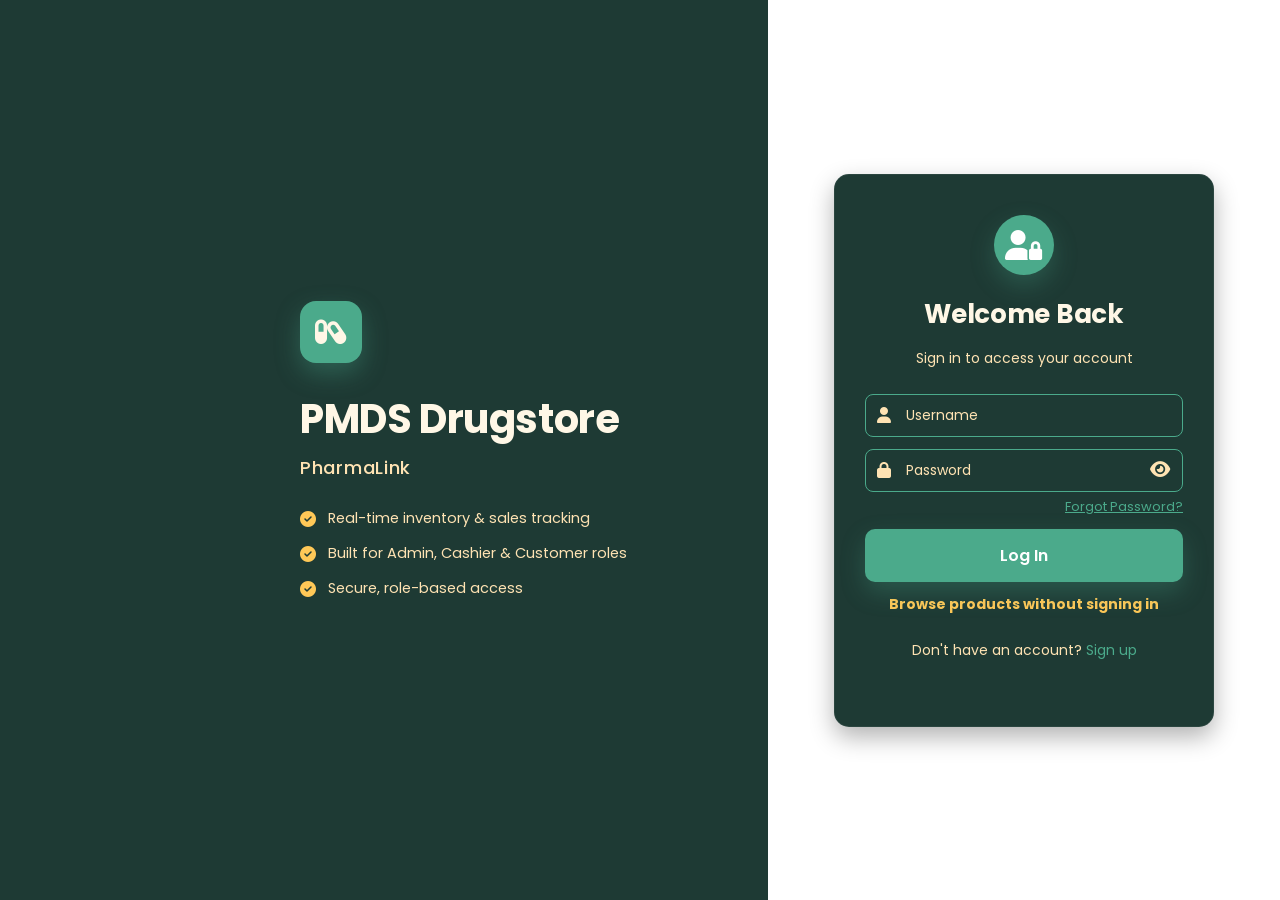
==== commit bc5fafb9: "Lead login and receipts with PMDS Drugstore instead of PharmaLink System." ====
--- a/index.html
+++ b/index.html
@@ -5,7 +5,7 @@
     <meta name="viewport" content="width=device-width, initial-scale=1.0" />
     <title>Pharmacy Login</title>
     <link rel="stylesheet" href="assets/theme.css?v=palette-w4" />
-    <link rel="stylesheet" href="shared/css/login.css?v=brand-sub1" />
+    <link rel="stylesheet" href="shared/css/login.css?v=brand-sub3" />
     <link rel="stylesheet" href="https://cdnjs.cloudflare.com/ajax/libs/font-awesome/6.4.0/css/all.min.css"/>
 </head>
 <body>
@@ -14,8 +14,8 @@
             <div class="brand-mark">
                 <i class="fa-solid fa-capsules"></i>
             </div>
-            <h1>PharmaLink</h1>
-            <p class="brand-subtitle">PMDS Drugstore</p>
+            <h1>PMDS Drugstore</h1>
+            <p class="brand-kicker">PharmaLink</p>
             <ul class="brand-points">
                 <li><i class="fa-solid fa-circle-check"></i> Real-time inventory &amp; sales tracking</li>
                 <li><i class="fa-solid fa-circle-check"></i> Built for Admin, Cashier &amp; Customer roles</li>
--- a/shared/css/login.css
+++ b/shared/css/login.css
@@ -54,7 +54,7 @@
   position: relative;
   color: #FFF7E6;
 }
-.login-branding .brand-subtitle {
+.login-branding .brand-kicker {
   font-size: 18px;
   font-weight: 500;
   letter-spacing: 0.04em;
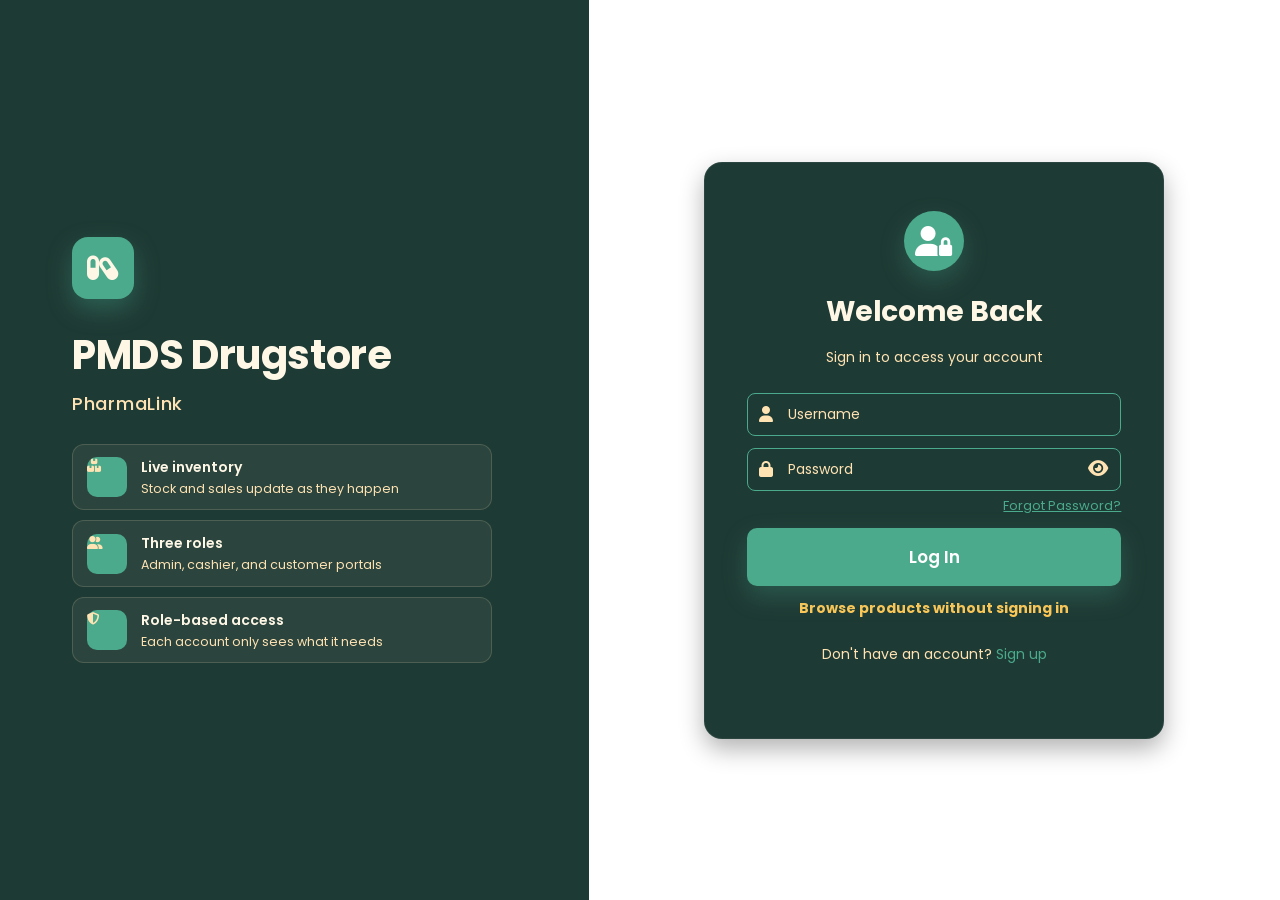
==== commit 700d107a: "Give the login form more room and replace the checklist with feature cards." ====
--- a/index.html
+++ b/index.html
@@ -5,7 +5,7 @@
     <meta name="viewport" content="width=device-width, initial-scale=1.0" />
     <title>Pharmacy Login</title>
     <link rel="stylesheet" href="assets/theme.css?v=palette-w4" />
-    <link rel="stylesheet" href="shared/css/login.css?v=brand-sub3" />
+    <link rel="stylesheet" href="shared/css/login.css?v=login-wide1" />
     <link rel="stylesheet" href="https://cdnjs.cloudflare.com/ajax/libs/font-awesome/6.4.0/css/all.min.css"/>
 </head>
 <body>
@@ -16,11 +16,29 @@
             </div>
             <h1>PMDS Drugstore</h1>
             <p class="brand-kicker">PharmaLink</p>
-            <ul class="brand-points">
-                <li><i class="fa-solid fa-circle-check"></i> Real-time inventory &amp; sales tracking</li>
-                <li><i class="fa-solid fa-circle-check"></i> Built for Admin, Cashier &amp; Customer roles</li>
-                <li><i class="fa-solid fa-circle-check"></i> Secure, role-based access</li>
-            </ul>
+            <div class="brand-features">
+                <div class="brand-feature">
+                    <span class="brand-feature-icon"><i class="fa-solid fa-boxes-stacked"></i></span>
+                    <div>
+                        <strong>Live inventory</strong>
+                        <span>Stock and sales update as they happen</span>
+                    </div>
+                </div>
+                <div class="brand-feature">
+                    <span class="brand-feature-icon"><i class="fa-solid fa-user-group"></i></span>
+                    <div>
+                        <strong>Three roles</strong>
+                        <span>Admin, cashier, and customer portals</span>
+                    </div>
+                </div>
+                <div class="brand-feature">
+                    <span class="brand-feature-icon"><i class="fa-solid fa-shield-halved"></i></span>
+                    <div>
+                        <strong>Role-based access</strong>
+                        <span>Each account only sees what it needs</span>
+                    </div>
+                </div>
+            </div>
         </div>
 
         <div class="login-container">
--- a/shared/css/login.css
+++ b/shared/css/login.css
@@ -20,13 +20,13 @@
 /* Left: branding panel */
 /* Left: branding panel */
 .login-branding {
-  flex: 0 0 60%;
-  max-width: 60%;
+  flex: 0 0 46%;
+  max-width: 46%;
   position: relative;
   display: flex;
   flex-direction: column;
   justify-content: center;
-  padding: 60px 70px 60px 300px;
+  padding: 60px 48px 60px 72px;
   color: #FFF7E6;
   background: #1E3A34;
   overflow: hidden;
@@ -71,36 +71,57 @@
   margin: 0 0 28px;
   position: relative;
 }
-.brand-points {
-  list-style: none;
-  padding: 0;
-  margin: 0;
+.brand-features {
   display: flex;
   flex-direction: column;
+  gap: 10px;
+  max-width: 420px;
+  position: relative;
+}
+.brand-feature {
+  display: flex;
+  align-items: center;
   gap: 14px;
-  position: relative;
-}
-.brand-points li {
-  display: flex;
-  align-items: center;
-  gap: 12px;
-  font-size: 14.5px;
-  color: #FFE3B3;
-}
-.brand-points li i {
-  color: #FFC857;
+  padding: 12px 14px;
+  border-radius: 12px;
+  background: rgba(255, 247, 230, 0.06);
+  border: 1px solid rgba(255, 227, 179, 0.16);
+}
+.brand-feature-icon {
+  flex: 0 0 40px;
+  width: 40px;
+  height: 40px;
+  border-radius: 10px;
+  display: flex;
+  align-items: center;
+  justify-content: center;
+  background: #4BAA8B;
+  color: #FFF7E6;
   font-size: 16px;
+}
+.brand-feature strong {
+  display: block;
+  font-size: 14px;
+  font-weight: 600;
+  color: #FFF7E6;
+  margin: 0 0 2px;
+}
+.brand-feature span {
+  display: block;
+  font-size: 12.5px;
+  line-height: 1.4;
+  color: #FFE3B3;
 }
 
 /* Right: login card */
 .login-container {
-  flex: 0 0 40%;
-  max-width: 40%;
+  flex: 0 0 54%;
+  max-width: 54%;
   display: flex;
   justify-content: center;
   align-items: center;
   min-height: 100vh;
-  padding: 20px;
+  padding: 32px 40px;
   background: #ffffff;
 }
 
@@ -114,13 +135,13 @@
 /* Login Card */
 .login-card {
   background: #1E3A34;
-  border-radius: 15px;
-  padding: 40px 30px;
+  border-radius: 18px;
+  padding: 48px 42px;
   color: #FFF7E6;
   box-shadow: 0 10px 25px rgba(0, 0, 0, 0.3);
   text-align: center;
   width: 100%;
-  max-width: 380px;
+  max-width: 460px;
 }
 
 /* Lock Icon at top */
@@ -140,7 +161,7 @@
 /* Heading & Subtitle */
 .login-card h2 {
   margin: 10px 0;
-  font-size: 26px;
+  font-size: 28px;
   font-weight: 700;
   color: #FFF7E6;
 }
@@ -260,11 +281,11 @@
 /* Login Button */
 button.login-btn {
   width: 100%;
-  padding: 14px;
+  padding: 16px;
   border: none;
   border-radius: 10px;
   font-weight: 600;
-  font-size: 16px;
+  font-size: 17px;
   background: #4BAA8B;
   color: white;
   justify-content: center;
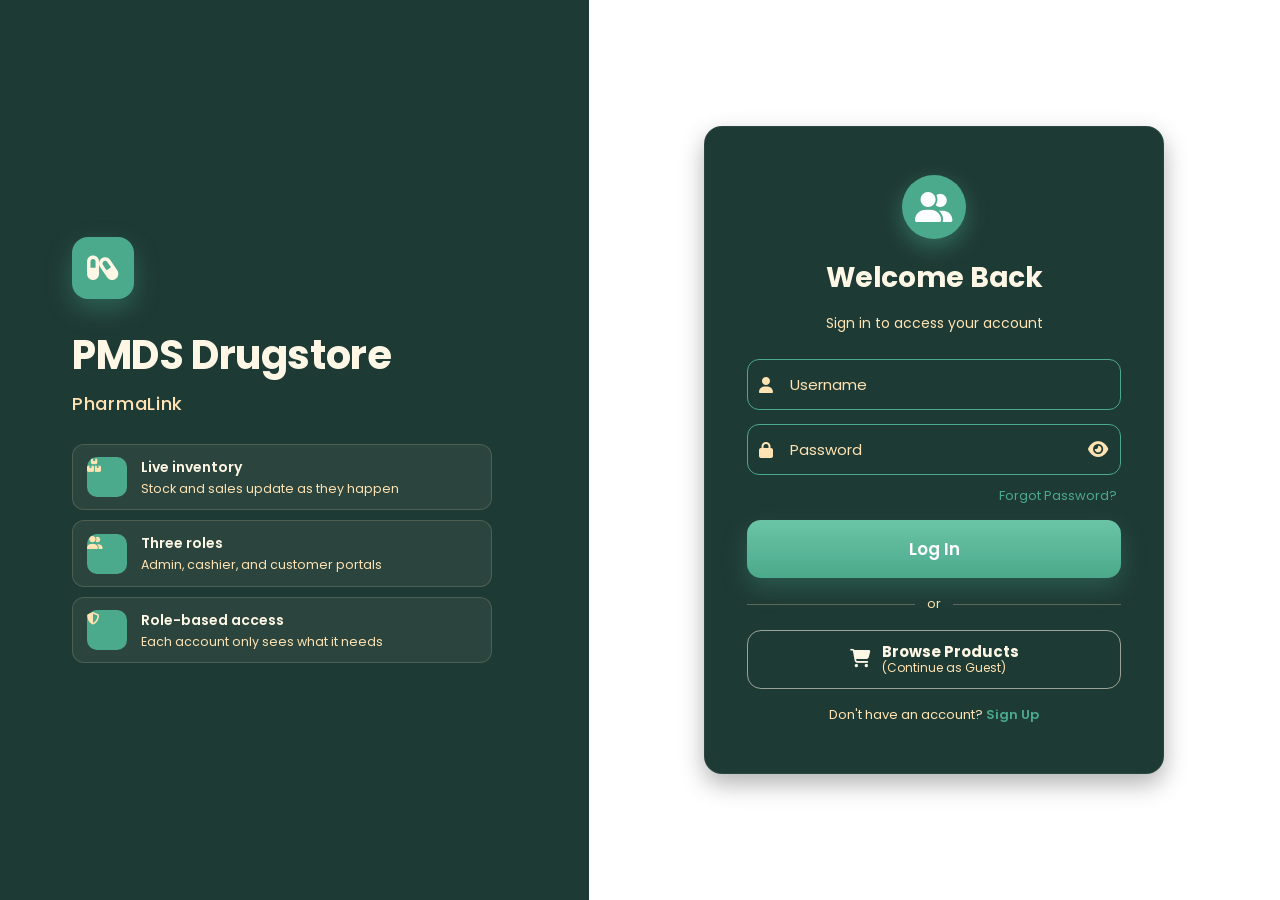
==== commit d8e06fc8: "Restyle the login card with an or divider and a guest browse button." ====
--- a/index.html
+++ b/index.html
@@ -5,7 +5,7 @@
     <meta name="viewport" content="width=device-width, initial-scale=1.0" />
     <title>Pharmacy Login</title>
     <link rel="stylesheet" href="assets/theme.css?v=palette-w4" />
-    <link rel="stylesheet" href="shared/css/login.css?v=login-wide1" />
+    <link rel="stylesheet" href="shared/css/login.css?v=login-ref1" />
     <link rel="stylesheet" href="https://cdnjs.cloudflare.com/ajax/libs/font-awesome/6.4.0/css/all.min.css"/>
 </head>
 <body>
@@ -45,7 +45,7 @@
             <div class="login-card"> 
                 
                 <div class="login-icon">
-                    <i class="fa-solid fa-user-lock"></i>
+                    <i class="fa-solid fa-user-group"></i>
                 </div>
                 <h2>Welcome Back</h2>
                 <p>Sign in to access your account</p>
@@ -64,12 +64,19 @@
                         <i class="fas fa-eye toggle-password"></i> 
                     </div>
 
-                    <p style="text-align:right; margin: -8px 0 12px;"><a href="#" id="openForgotPasswordModal" style="font-size:13px; color:#4BAA8B;">Forgot Password?</a></p>
+                    <p class="forgot-password-row"><a href="#" id="openForgotPasswordModal">Forgot Password?</a></p>
 
                     <button type="submit" class="login-btn">Log In</button>
-                    <p class="browse-shop-text"><a href="/customer/customer.html">Browse products without signing in</a></p>
-
-                    <p class="signup-text">Don't have an account? <a href="#" id="openSignupModal">Sign up</a></p>
+                    <div class="login-or"><span>or</span></div>
+                    <a class="guest-browse-btn" href="/customer/customer.html">
+                        <i class="fa-solid fa-cart-shopping"></i>
+                        <span>
+                            <strong>Browse Products</strong>
+                            <small>(Continue as Guest)</small>
+                        </span>
+                    </a>
+
+                    <p class="signup-text">Don't have an account? <a href="#" id="openSignupModal">Sign Up</a></p>
                 </form>
                 
             </div>
--- a/shared/css/login.css
+++ b/shared/css/login.css
@@ -148,14 +148,15 @@
 .login-icon {
   font-size: 40px;
   background: #4BAA8B;
-  width: 60px;
-  height: 60px;
+  width: 64px;
+  height: 64px;
   display: flex;
   justify-content: center;
   align-items: center;
   border-radius: 50%;
-  margin: 0 auto 20px;
+  margin: 0 auto 18px;
   color: white;
+  box-shadow: 0 8px 22px rgba(75, 170, 139, 0.45);
 }
 
 /* Heading & Subtitle */
@@ -195,7 +196,7 @@
 .input-group input {
   width: 100%;
   padding: 12px 40px 12px 40px; /* padding for icons */
-  border-radius: 8px;
+  border-radius: 12px;
   border: 1px solid #4BAA8B;
   background: #1E3A34;
   color: #FFF7E6;
@@ -283,10 +284,10 @@
   width: 100%;
   padding: 16px;
   border: none;
-  border-radius: 10px;
+  border-radius: 14px;
   font-weight: 600;
   font-size: 17px;
-  background: #4BAA8B;
+  background: linear-gradient(180deg, #6BC4A6 0%, #4BAA8B 100%);
   color: white;
   justify-content: center;
   cursor: pointer;
@@ -294,19 +295,93 @@
 }
 
 button.login-btn:hover {
-  background: #1E3A34;
+  background: linear-gradient(180deg, #5BB896 0%, #3E9778 100%);
 }
 
 /* Signup text */
-.signup-text {
-  margin-top: 15px;
+.login-card .signup-text {
+  margin-top: 16px;
+  margin-bottom: 0;
   font-size: 13px;
   color: #FFE3B3;
 }
 
 .signup-text a {
   color: #4BAA8B;
+  font-weight: 600;
   text-decoration: none;
+}
+.signup-text a:hover {
+  text-decoration: underline;
+}
+
+.login-card .forgot-password-row {
+  text-align: right;
+  margin: -4px 4px 14px;
+}
+.forgot-password-row a {
+  font-size: 13px;
+  color: #4BAA8B;
+  text-decoration: none;
+}
+.forgot-password-row a:hover {
+  text-decoration: underline;
+}
+
+.login-or {
+  display: flex;
+  align-items: center;
+  gap: 12px;
+  margin: 16px 0;
+  color: #FFE3B3;
+  font-size: 13px;
+}
+.login-or::before,
+.login-or::after {
+  content: "";
+  flex: 1;
+  height: 1px;
+  background: rgba(255, 227, 179, 0.28);
+}
+.login-or span {
+  flex: 0 0 auto;
+}
+
+.guest-browse-btn {
+  display: flex;
+  align-items: center;
+  justify-content: center;
+  gap: 12px;
+  width: 100%;
+  padding: 12px 16px;
+  border-radius: 14px;
+  border: 1px solid rgba(255, 247, 230, 0.55);
+  background: transparent;
+  color: #FFF7E6;
+  text-decoration: none;
+  box-sizing: border-box;
+}
+.guest-browse-btn:hover {
+  background: rgba(255, 247, 230, 0.06);
+}
+.guest-browse-btn > i {
+  font-size: 18px;
+}
+.guest-browse-btn span {
+  display: flex;
+  flex-direction: column;
+  align-items: flex-start;
+  line-height: 1.2;
+  text-align: left;
+}
+.guest-browse-btn strong {
+  font-size: 15px;
+  font-weight: 700;
+}
+.guest-browse-btn small {
+  font-size: 12px;
+  font-weight: 400;
+  color: #FFE3B3;
 }
 
 .browse-shop-text{
@@ -486,4 +561,13 @@
 @keyframes signupModalIn {
   from { opacity: 0; transform: translateY(-10px) scale(0.98); }
   to   { opacity: 1; transform: translateY(0) scale(1); }
+}
+
+#loginForm .input-group {
+  margin-bottom: 14px;
+}
+#loginForm .input-group input {
+  padding: 13px 42px;
+  font-size: 15px;
+  border-radius: 12px;
 }
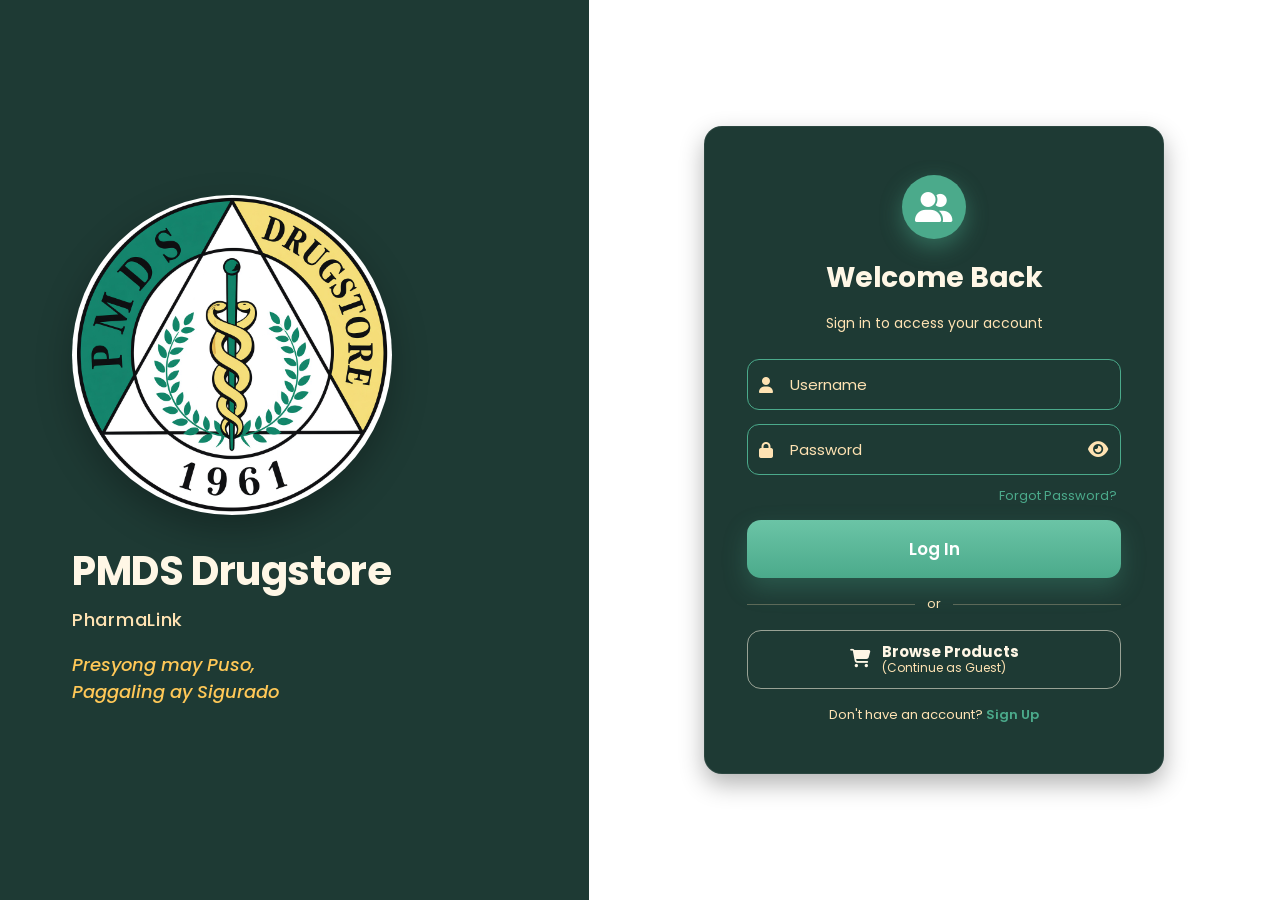
==== commit 2bb55eea: "Put the PMDS logo and store slogan on the login branding panel." ====
--- a/index.html
+++ b/index.html
@@ -5,40 +5,16 @@
     <meta name="viewport" content="width=device-width, initial-scale=1.0" />
     <title>Pharmacy Login</title>
     <link rel="stylesheet" href="assets/theme.css?v=palette-w4" />
-    <link rel="stylesheet" href="shared/css/login.css?v=login-ref1" />
+    <link rel="stylesheet" href="shared/css/login.css?v=login-logo2" />
     <link rel="stylesheet" href="https://cdnjs.cloudflare.com/ajax/libs/font-awesome/6.4.0/css/all.min.css"/>
 </head>
 <body>
     <div class="login-page" id="loginPage">
         <div class="login-branding">
-            <div class="brand-mark">
-                <i class="fa-solid fa-capsules"></i>
-            </div>
+            <img class="brand-logo" src="assets/pmds-logo.jpg?v=logo1" alt="PMDS Drugstore">
             <h1>PMDS Drugstore</h1>
             <p class="brand-kicker">PharmaLink</p>
-            <div class="brand-features">
-                <div class="brand-feature">
-                    <span class="brand-feature-icon"><i class="fa-solid fa-boxes-stacked"></i></span>
-                    <div>
-                        <strong>Live inventory</strong>
-                        <span>Stock and sales update as they happen</span>
-                    </div>
-                </div>
-                <div class="brand-feature">
-                    <span class="brand-feature-icon"><i class="fa-solid fa-user-group"></i></span>
-                    <div>
-                        <strong>Three roles</strong>
-                        <span>Admin, cashier, and customer portals</span>
-                    </div>
-                </div>
-                <div class="brand-feature">
-                    <span class="brand-feature-icon"><i class="fa-solid fa-shield-halved"></i></span>
-                    <div>
-                        <strong>Role-based access</strong>
-                        <span>Each account only sees what it needs</span>
-                    </div>
-                </div>
-            </div>
+            <p class="brand-slogan">Presyong may Puso,<br>Paggaling ay Sigurado</p>
         </div>
 
         <div class="login-container">
--- a/shared/css/login.css
+++ b/shared/css/login.css
@@ -34,17 +34,14 @@
 .login-branding::before {
   display: none;
 }
-.login-branding .brand-mark {
-  width: 62px;
-  height: 62px;
-  border-radius: 16px;
-  display: flex;
-  align-items: center;
-  justify-content: center;
-  font-size: 28px;
-  background: #4BAA8B;
-  box-shadow: 0 10px 25px rgba(75, 170, 139, 0.35);
-  margin-bottom: 26px;
+.login-branding .brand-logo {
+  width: min(320px, 78%);
+  height: auto;
+  display: block;
+  border-radius: 50%;
+  background: #ffffff;
+  box-shadow: 0 14px 36px rgba(0, 0, 0, 0.28);
+  margin: 0 0 26px;
   position: relative;
 }
 .login-branding h1 {
@@ -60,7 +57,17 @@
   letter-spacing: 0.04em;
   line-height: 1.4;
   color: #FFE3B3;
-  margin: 0 0 28px;
+  margin: 0 0 18px;
+  position: relative;
+}
+.login-branding .brand-slogan {
+  font-size: 18px;
+  font-weight: 500;
+  font-style: italic;
+  line-height: 1.5;
+  color: #FFC857;
+  max-width: 380px;
+  margin: 0;
   position: relative;
 }
 .login-branding > p {
@@ -70,47 +77,6 @@
   max-width: 420px;
   margin: 0 0 28px;
   position: relative;
-}
-.brand-features {
-  display: flex;
-  flex-direction: column;
-  gap: 10px;
-  max-width: 420px;
-  position: relative;
-}
-.brand-feature {
-  display: flex;
-  align-items: center;
-  gap: 14px;
-  padding: 12px 14px;
-  border-radius: 12px;
-  background: rgba(255, 247, 230, 0.06);
-  border: 1px solid rgba(255, 227, 179, 0.16);
-}
-.brand-feature-icon {
-  flex: 0 0 40px;
-  width: 40px;
-  height: 40px;
-  border-radius: 10px;
-  display: flex;
-  align-items: center;
-  justify-content: center;
-  background: #4BAA8B;
-  color: #FFF7E6;
-  font-size: 16px;
-}
-.brand-feature strong {
-  display: block;
-  font-size: 14px;
-  font-weight: 600;
-  color: #FFF7E6;
-  margin: 0 0 2px;
-}
-.brand-feature span {
-  display: block;
-  font-size: 12.5px;
-  line-height: 1.4;
-  color: #FFE3B3;
 }
 
 /* Right: login card */
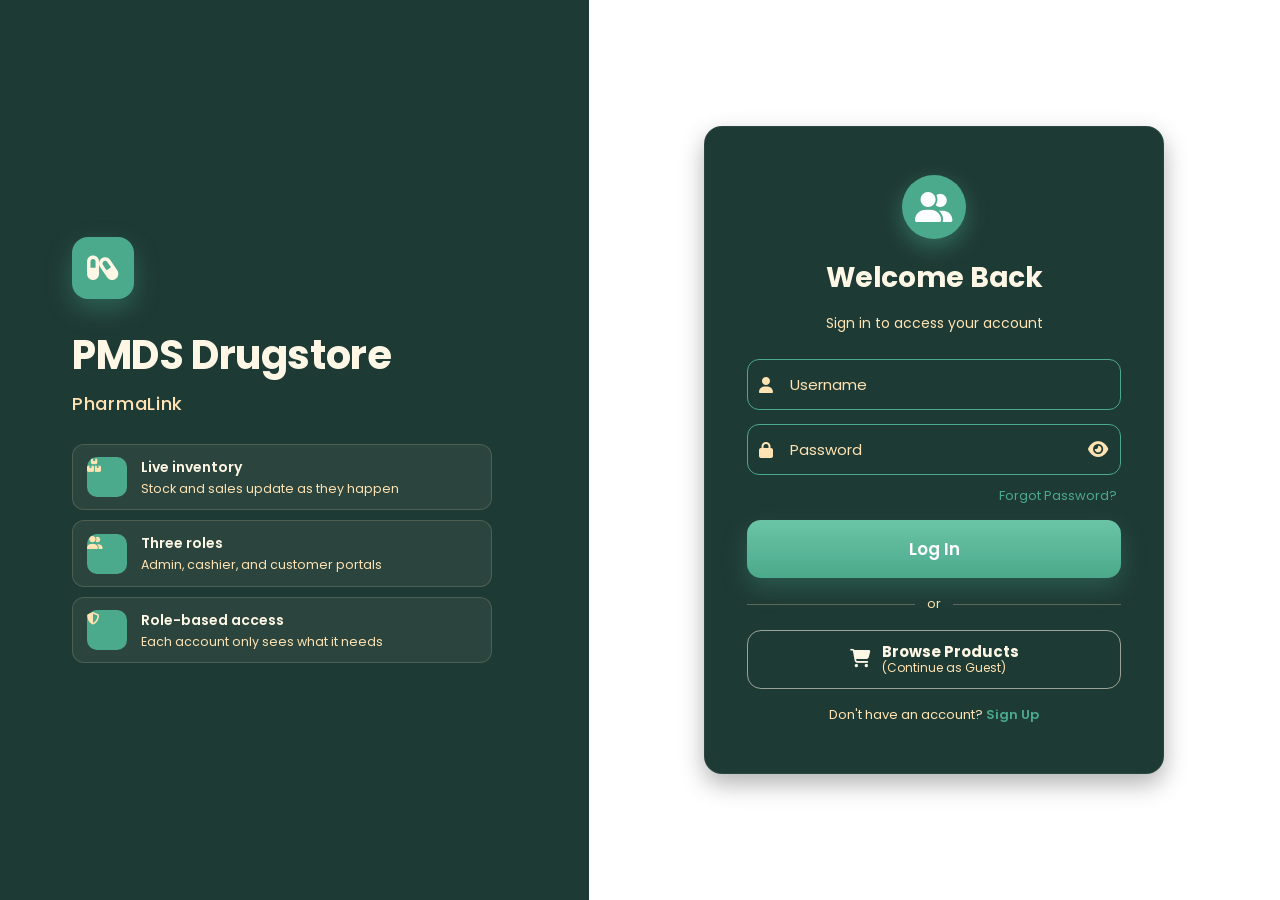
==== commit b885d011: "Merge pull request #47 from villanuevaangel-cyber/cursor/render-deploy Cursor/render deploy" ====
--- a/index.html
+++ b/index.html
@@ -5,16 +5,40 @@
     <meta name="viewport" content="width=device-width, initial-scale=1.0" />
     <title>Pharmacy Login</title>
     <link rel="stylesheet" href="assets/theme.css?v=palette-w4" />
-    <link rel="stylesheet" href="shared/css/login.css?v=login-logo2" />
+    <link rel="stylesheet" href="shared/css/login.css?v=login-ref1" />
     <link rel="stylesheet" href="https://cdnjs.cloudflare.com/ajax/libs/font-awesome/6.4.0/css/all.min.css"/>
 </head>
 <body>
     <div class="login-page" id="loginPage">
         <div class="login-branding">
-            <img class="brand-logo" src="assets/pmds-logo.jpg?v=logo1" alt="PMDS Drugstore">
+            <div class="brand-mark">
+                <i class="fa-solid fa-capsules"></i>
+            </div>
             <h1>PMDS Drugstore</h1>
             <p class="brand-kicker">PharmaLink</p>
-            <p class="brand-slogan">Presyong may Puso,<br>Paggaling ay Sigurado</p>
+            <div class="brand-features">
+                <div class="brand-feature">
+                    <span class="brand-feature-icon"><i class="fa-solid fa-boxes-stacked"></i></span>
+                    <div>
+                        <strong>Live inventory</strong>
+                        <span>Stock and sales update as they happen</span>
+                    </div>
+                </div>
+                <div class="brand-feature">
+                    <span class="brand-feature-icon"><i class="fa-solid fa-user-group"></i></span>
+                    <div>
+                        <strong>Three roles</strong>
+                        <span>Admin, cashier, and customer portals</span>
+                    </div>
+                </div>
+                <div class="brand-feature">
+                    <span class="brand-feature-icon"><i class="fa-solid fa-shield-halved"></i></span>
+                    <div>
+                        <strong>Role-based access</strong>
+                        <span>Each account only sees what it needs</span>
+                    </div>
+                </div>
+            </div>
         </div>
 
         <div class="login-container">
--- a/shared/css/login.css
+++ b/shared/css/login.css
@@ -34,14 +34,17 @@
 .login-branding::before {
   display: none;
 }
-.login-branding .brand-logo {
-  width: min(320px, 78%);
-  height: auto;
-  display: block;
-  border-radius: 50%;
-  background: #ffffff;
-  box-shadow: 0 14px 36px rgba(0, 0, 0, 0.28);
-  margin: 0 0 26px;
+.login-branding .brand-mark {
+  width: 62px;
+  height: 62px;
+  border-radius: 16px;
+  display: flex;
+  align-items: center;
+  justify-content: center;
+  font-size: 28px;
+  background: #4BAA8B;
+  box-shadow: 0 10px 25px rgba(75, 170, 139, 0.35);
+  margin-bottom: 26px;
   position: relative;
 }
 .login-branding h1 {
@@ -57,17 +60,7 @@
   letter-spacing: 0.04em;
   line-height: 1.4;
   color: #FFE3B3;
-  margin: 0 0 18px;
-  position: relative;
-}
-.login-branding .brand-slogan {
-  font-size: 18px;
-  font-weight: 500;
-  font-style: italic;
-  line-height: 1.5;
-  color: #FFC857;
-  max-width: 380px;
-  margin: 0;
+  margin: 0 0 28px;
   position: relative;
 }
 .login-branding > p {
@@ -77,6 +70,47 @@
   max-width: 420px;
   margin: 0 0 28px;
   position: relative;
+}
+.brand-features {
+  display: flex;
+  flex-direction: column;
+  gap: 10px;
+  max-width: 420px;
+  position: relative;
+}
+.brand-feature {
+  display: flex;
+  align-items: center;
+  gap: 14px;
+  padding: 12px 14px;
+  border-radius: 12px;
+  background: rgba(255, 247, 230, 0.06);
+  border: 1px solid rgba(255, 227, 179, 0.16);
+}
+.brand-feature-icon {
+  flex: 0 0 40px;
+  width: 40px;
+  height: 40px;
+  border-radius: 10px;
+  display: flex;
+  align-items: center;
+  justify-content: center;
+  background: #4BAA8B;
+  color: #FFF7E6;
+  font-size: 16px;
+}
+.brand-feature strong {
+  display: block;
+  font-size: 14px;
+  font-weight: 600;
+  color: #FFF7E6;
+  margin: 0 0 2px;
+}
+.brand-feature span {
+  display: block;
+  font-size: 12.5px;
+  line-height: 1.4;
+  color: #FFE3B3;
 }
 
 /* Right: login card */
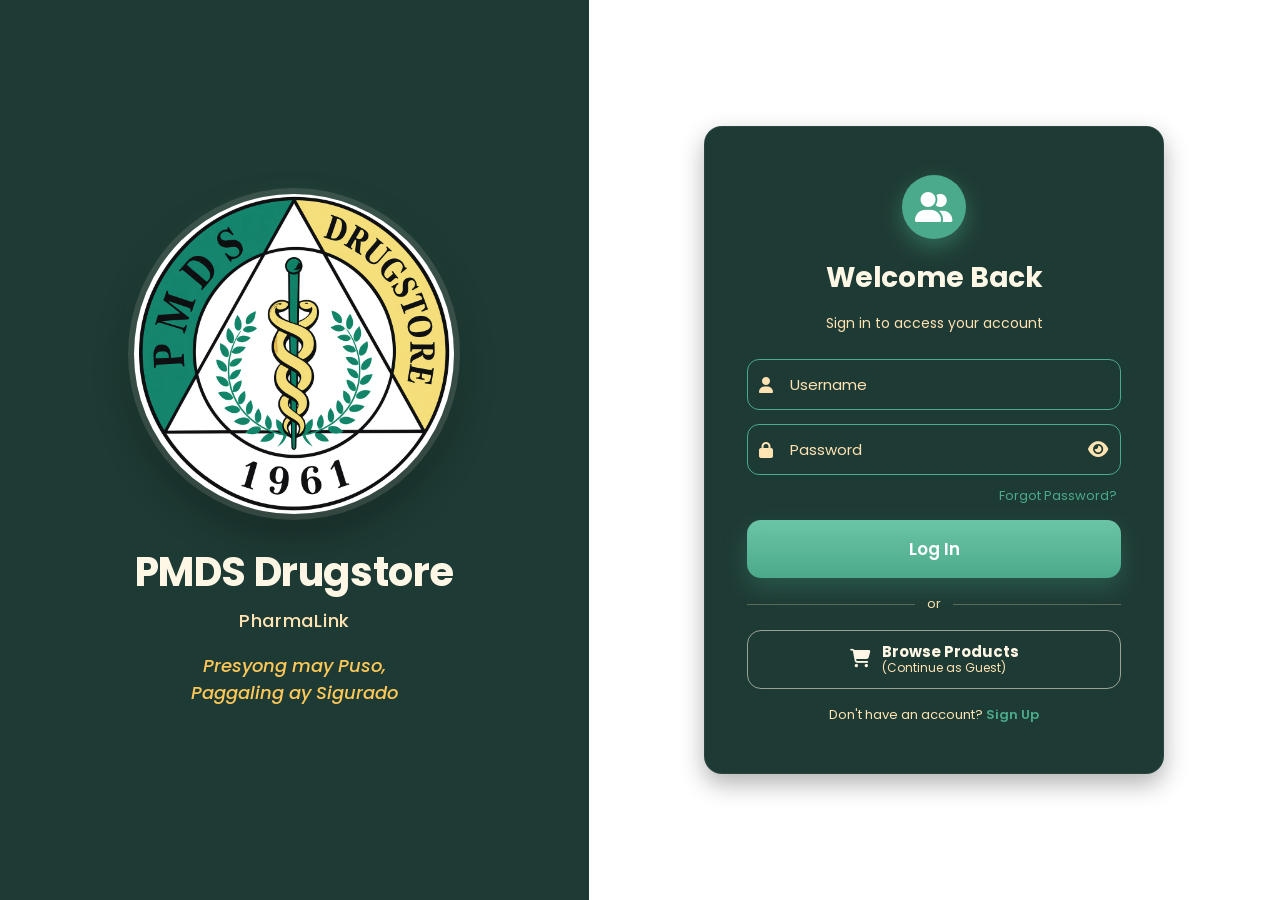
==== commit 59802fcc: "Center the login branding and add a landing glow on the logo." ====
--- a/index.html
+++ b/index.html
@@ -5,40 +5,18 @@
     <meta name="viewport" content="width=device-width, initial-scale=1.0" />
     <title>Pharmacy Login</title>
     <link rel="stylesheet" href="assets/theme.css?v=palette-w4" />
-    <link rel="stylesheet" href="shared/css/login.css?v=login-ref1" />
+    <link rel="stylesheet" href="shared/css/login.css?v=login-logo3" />
     <link rel="stylesheet" href="https://cdnjs.cloudflare.com/ajax/libs/font-awesome/6.4.0/css/all.min.css"/>
 </head>
 <body>
     <div class="login-page" id="loginPage">
         <div class="login-branding">
-            <div class="brand-mark">
-                <i class="fa-solid fa-capsules"></i>
+            <div class="brand-logo-wrap">
+                <img class="brand-logo" src="assets/pmds-logo.jpg?v=logo1" alt="PMDS Drugstore">
             </div>
             <h1>PMDS Drugstore</h1>
             <p class="brand-kicker">PharmaLink</p>
-            <div class="brand-features">
-                <div class="brand-feature">
-                    <span class="brand-feature-icon"><i class="fa-solid fa-boxes-stacked"></i></span>
-                    <div>
-                        <strong>Live inventory</strong>
-                        <span>Stock and sales update as they happen</span>
-                    </div>
-                </div>
-                <div class="brand-feature">
-                    <span class="brand-feature-icon"><i class="fa-solid fa-user-group"></i></span>
-                    <div>
-                        <strong>Three roles</strong>
-                        <span>Admin, cashier, and customer portals</span>
-                    </div>
-                </div>
-                <div class="brand-feature">
-                    <span class="brand-feature-icon"><i class="fa-solid fa-shield-halved"></i></span>
-                    <div>
-                        <strong>Role-based access</strong>
-                        <span>Each account only sees what it needs</span>
-                    </div>
-                </div>
-            </div>
+            <p class="brand-slogan">Presyong may Puso,<br>Paggaling ay Sigurado</p>
         </div>
 
         <div class="login-container">
--- a/shared/css/login.css
+++ b/shared/css/login.css
@@ -26,7 +26,9 @@
   display: flex;
   flex-direction: column;
   justify-content: center;
-  padding: 60px 48px 60px 72px;
+  align-items: center;
+  text-align: center;
+  padding: 60px 40px;
   color: #FFF7E6;
   background: #1E3A34;
   overflow: hidden;
@@ -34,18 +36,37 @@
 .login-branding::before {
   display: none;
 }
-.login-branding .brand-mark {
-  width: 62px;
-  height: 62px;
-  border-radius: 16px;
-  display: flex;
-  align-items: center;
-  justify-content: center;
-  font-size: 28px;
-  background: #4BAA8B;
-  box-shadow: 0 10px 25px rgba(75, 170, 139, 0.35);
-  margin-bottom: 26px;
-  position: relative;
+.brand-logo-wrap {
+  position: relative;
+  width: min(320px, 78%);
+  margin: 0 0 28px;
+}
+.brand-logo-wrap::before {
+  content: "";
+  position: absolute;
+  inset: -18px;
+  border-radius: 50%;
+  background: radial-gradient(
+    circle,
+    rgba(255, 247, 230, 0.42) 0%,
+    rgba(75, 170, 139, 0.22) 42%,
+    transparent 70%
+  );
+  animation: logoHalo 1.1s ease-out 0.35s both;
+  pointer-events: none;
+}
+.login-branding .brand-logo {
+  width: 100%;
+  height: auto;
+  display: block;
+  border-radius: 50%;
+  background: transparent;
+  position: relative;
+  z-index: 1;
+  box-shadow:
+    0 0 0 6px rgba(255, 247, 230, 0.12),
+    0 18px 40px rgba(0, 0, 0, 0.32);
+  animation: logoLand 0.9s cubic-bezier(0.22, 1, 0.36, 1) both;
 }
 .login-branding h1 {
   font-size: 40px;
@@ -53,6 +74,7 @@
   margin: 0 0 6px;
   position: relative;
   color: #FFF7E6;
+  animation: brandCopyIn 0.7s ease-out 0.28s both;
 }
 .login-branding .brand-kicker {
   font-size: 18px;
@@ -60,8 +82,61 @@
   letter-spacing: 0.04em;
   line-height: 1.4;
   color: #FFE3B3;
-  margin: 0 0 28px;
-  position: relative;
+  margin: 0 0 18px;
+  position: relative;
+  animation: brandCopyIn 0.7s ease-out 0.4s both;
+}
+.login-branding .brand-slogan {
+  font-size: 18px;
+  font-weight: 500;
+  font-style: italic;
+  line-height: 1.5;
+  color: #FFC857;
+  max-width: 380px;
+  margin: 0;
+  position: relative;
+  animation: brandCopyIn 0.7s ease-out 0.52s both;
+}
+@keyframes logoLand {
+  from {
+    opacity: 0;
+    transform: translateY(-40px) scale(0.86);
+    filter: blur(6px);
+  }
+  to {
+    opacity: 1;
+    transform: translateY(0) scale(1);
+    filter: blur(0);
+  }
+}
+@keyframes logoHalo {
+  from {
+    opacity: 0;
+    transform: scale(0.65);
+  }
+  to {
+    opacity: 1;
+    transform: scale(1);
+  }
+}
+@keyframes brandCopyIn {
+  from {
+    opacity: 0;
+    transform: translateY(12px);
+  }
+  to {
+    opacity: 1;
+    transform: translateY(0);
+  }
+}
+@media (prefers-reduced-motion: reduce) {
+  .login-branding .brand-logo,
+  .brand-logo-wrap::before,
+  .login-branding h1,
+  .login-branding .brand-kicker,
+  .login-branding .brand-slogan {
+    animation: none;
+  }
 }
 .login-branding > p {
   font-size: 16px;
@@ -70,47 +145,6 @@
   max-width: 420px;
   margin: 0 0 28px;
   position: relative;
-}
-.brand-features {
-  display: flex;
-  flex-direction: column;
-  gap: 10px;
-  max-width: 420px;
-  position: relative;
-}
-.brand-feature {
-  display: flex;
-  align-items: center;
-  gap: 14px;
-  padding: 12px 14px;
-  border-radius: 12px;
-  background: rgba(255, 247, 230, 0.06);
-  border: 1px solid rgba(255, 227, 179, 0.16);
-}
-.brand-feature-icon {
-  flex: 0 0 40px;
-  width: 40px;
-  height: 40px;
-  border-radius: 10px;
-  display: flex;
-  align-items: center;
-  justify-content: center;
-  background: #4BAA8B;
-  color: #FFF7E6;
-  font-size: 16px;
-}
-.brand-feature strong {
-  display: block;
-  font-size: 14px;
-  font-weight: 600;
-  color: #FFF7E6;
-  margin: 0 0 2px;
-}
-.brand-feature span {
-  display: block;
-  font-size: 12.5px;
-  line-height: 1.4;
-  color: #FFE3B3;
 }
 
 /* Right: login card */
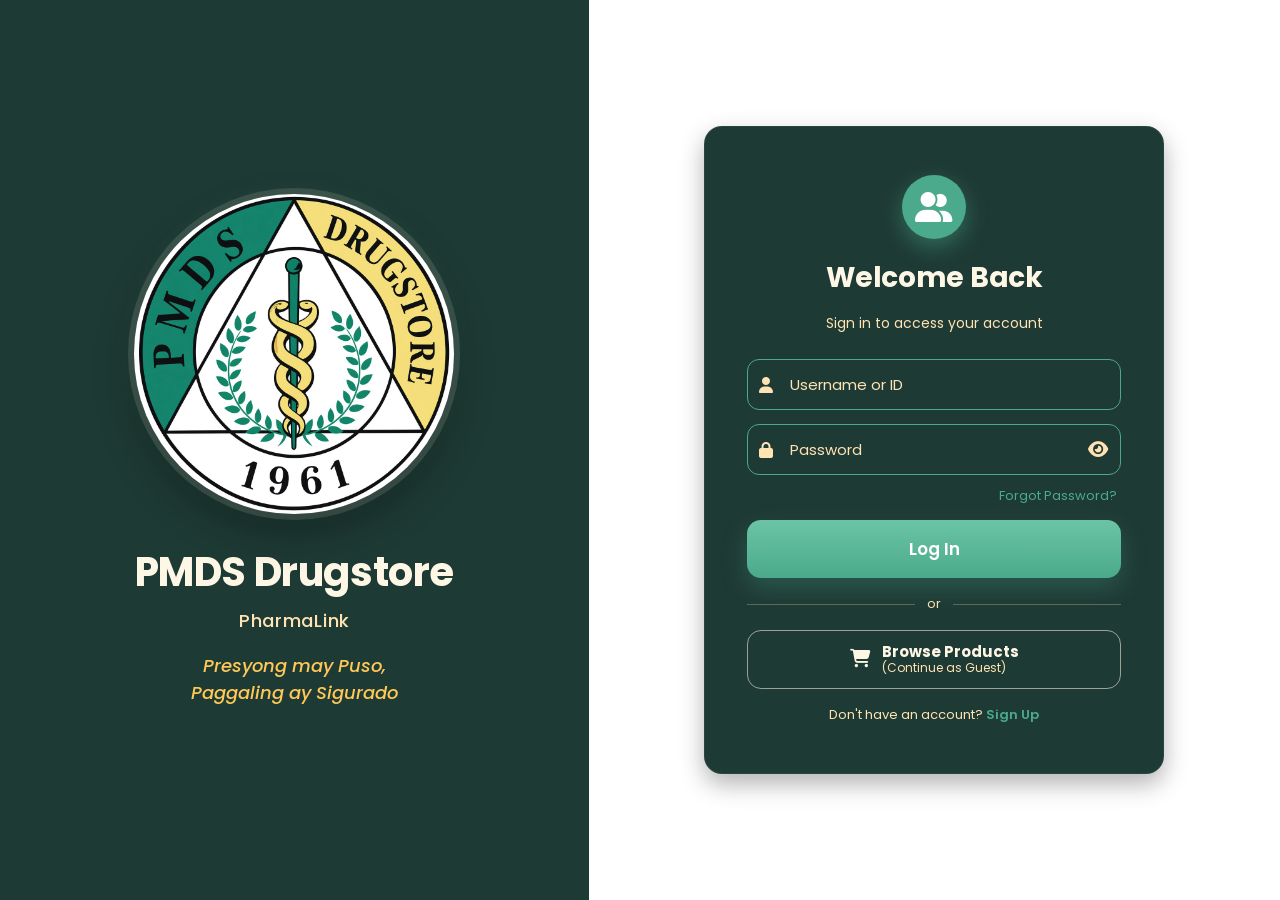
==== commit 24e7187e: "Sign in with a username or account ID, and load each page without waiting on hidden charts. Forecast" ====
--- a/index.html
+++ b/index.html
@@ -6,7 +6,7 @@
     <title>Pharmacy Login</title>
     <link rel="stylesheet" href="assets/theme.css?v=palette-w4" />
     <link rel="stylesheet" href="shared/css/login.css?v=login-logo3" />
-    <link rel="stylesheet" href="https://cdnjs.cloudflare.com/ajax/libs/font-awesome/6.4.0/css/all.min.css"/>
+    <link rel="stylesheet" href="https://cdnjs.cloudflare.com/ajax/libs/font-awesome/6.4.0/css/all.min.css" media="print" onload="this.media='all'"/>
 </head>
 <body>
     <div class="login-page" id="loginPage">
@@ -33,7 +33,7 @@
                     
                     <div class="input-group">
                         <i class="fa-solid fa-user"></i>
-                        <input type="text" id="email" name="username" placeholder="Username" required>
+                        <input type="text" id="username" name="username" placeholder="Username or ID" required autocomplete="username">
                     </div>
 
                     <div class="input-group">
@@ -61,7 +61,7 @@
         </div>
     </div>
 
-    <!-- Forgot Password: username, account ID, or the account email, plus the email on file. -->
+    <!-- Forgot Password: username or account ID, plus the email on file. -->
     <div class="signup-modal-overlay" id="forgotPasswordModalOverlay">
         <div class="login-card signup-modal-card">
             <span class="signup-modal-close" id="closeForgotPasswordModal">&times;</span>
@@ -77,7 +77,7 @@
             <form id="forgotPasswordForm">
                 <div class="input-group">
                     <i class="fa-solid fa-id-badge"></i>
-                    <input type="text" name="employee_id" placeholder="Username, account ID, or email" required autocomplete="username">
+                    <input type="text" name="employee_id" placeholder="Username or account ID" required autocomplete="username">
                 </div>
                 <div class="input-group">
                     <i class="fa-solid fa-envelope"></i>
@@ -158,7 +158,7 @@
     
     <script src="assets/theme.js?v=push2"></script>
     <script src="assets/profile-validate.js?v=pv6"></script>
-    <script src="shared/js/login.js?v=guest-shop3"></script>
+    <script src="shared/js/login.js?v=user-id1"></script>
     <script>
     (function () {
         const loginPage = document.getElementById('loginPage');
